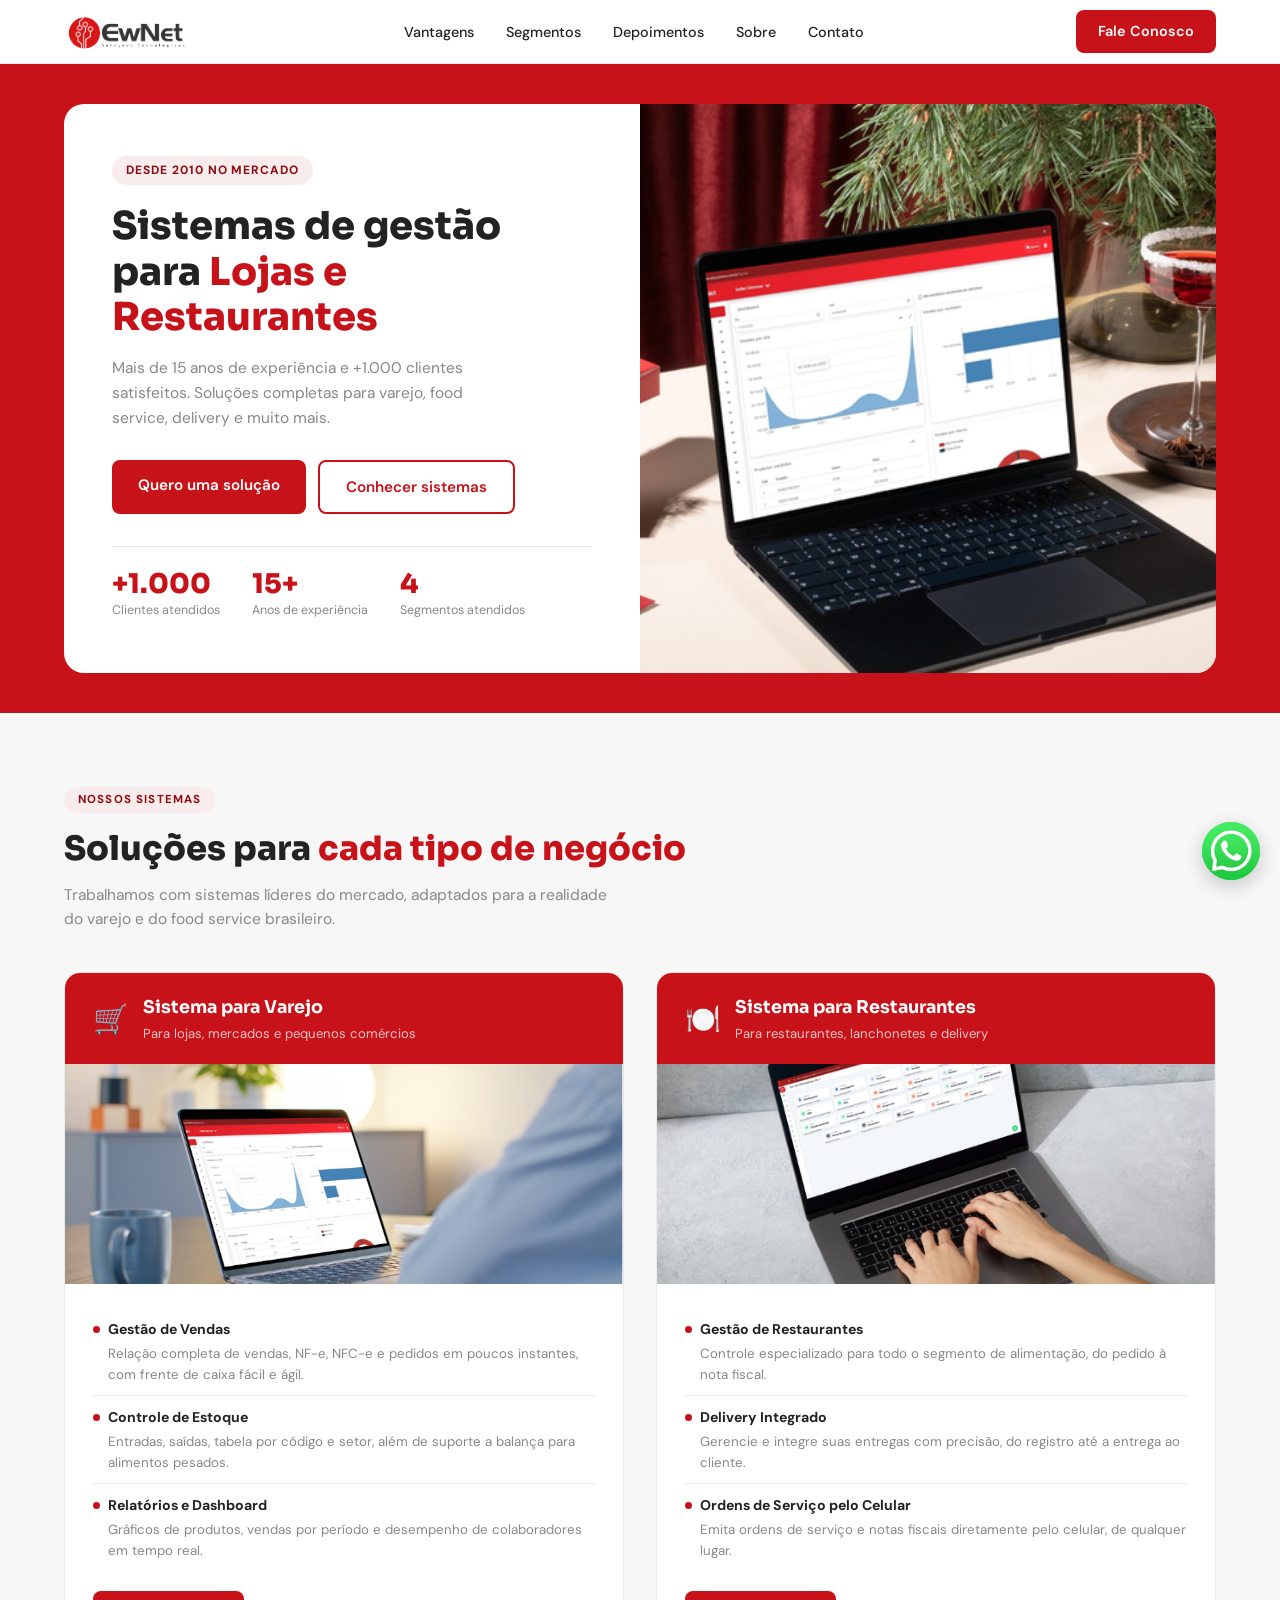
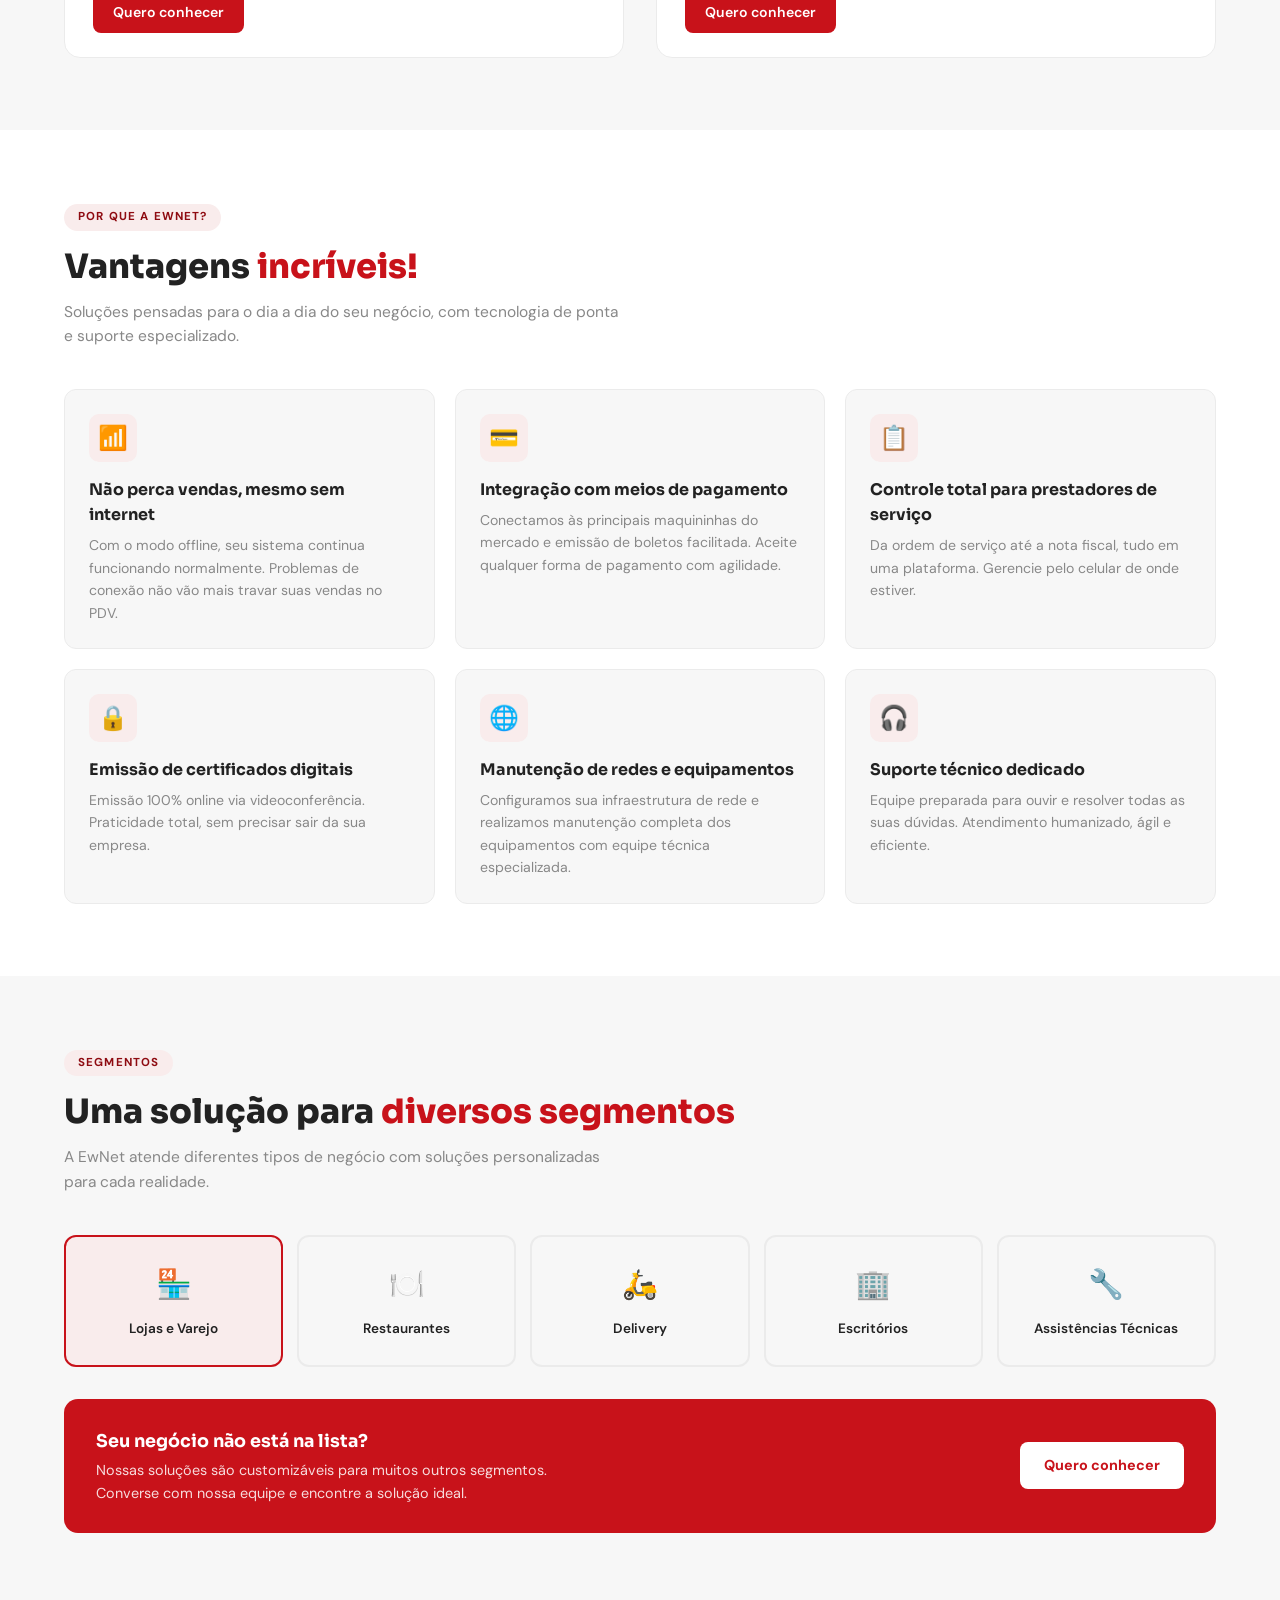
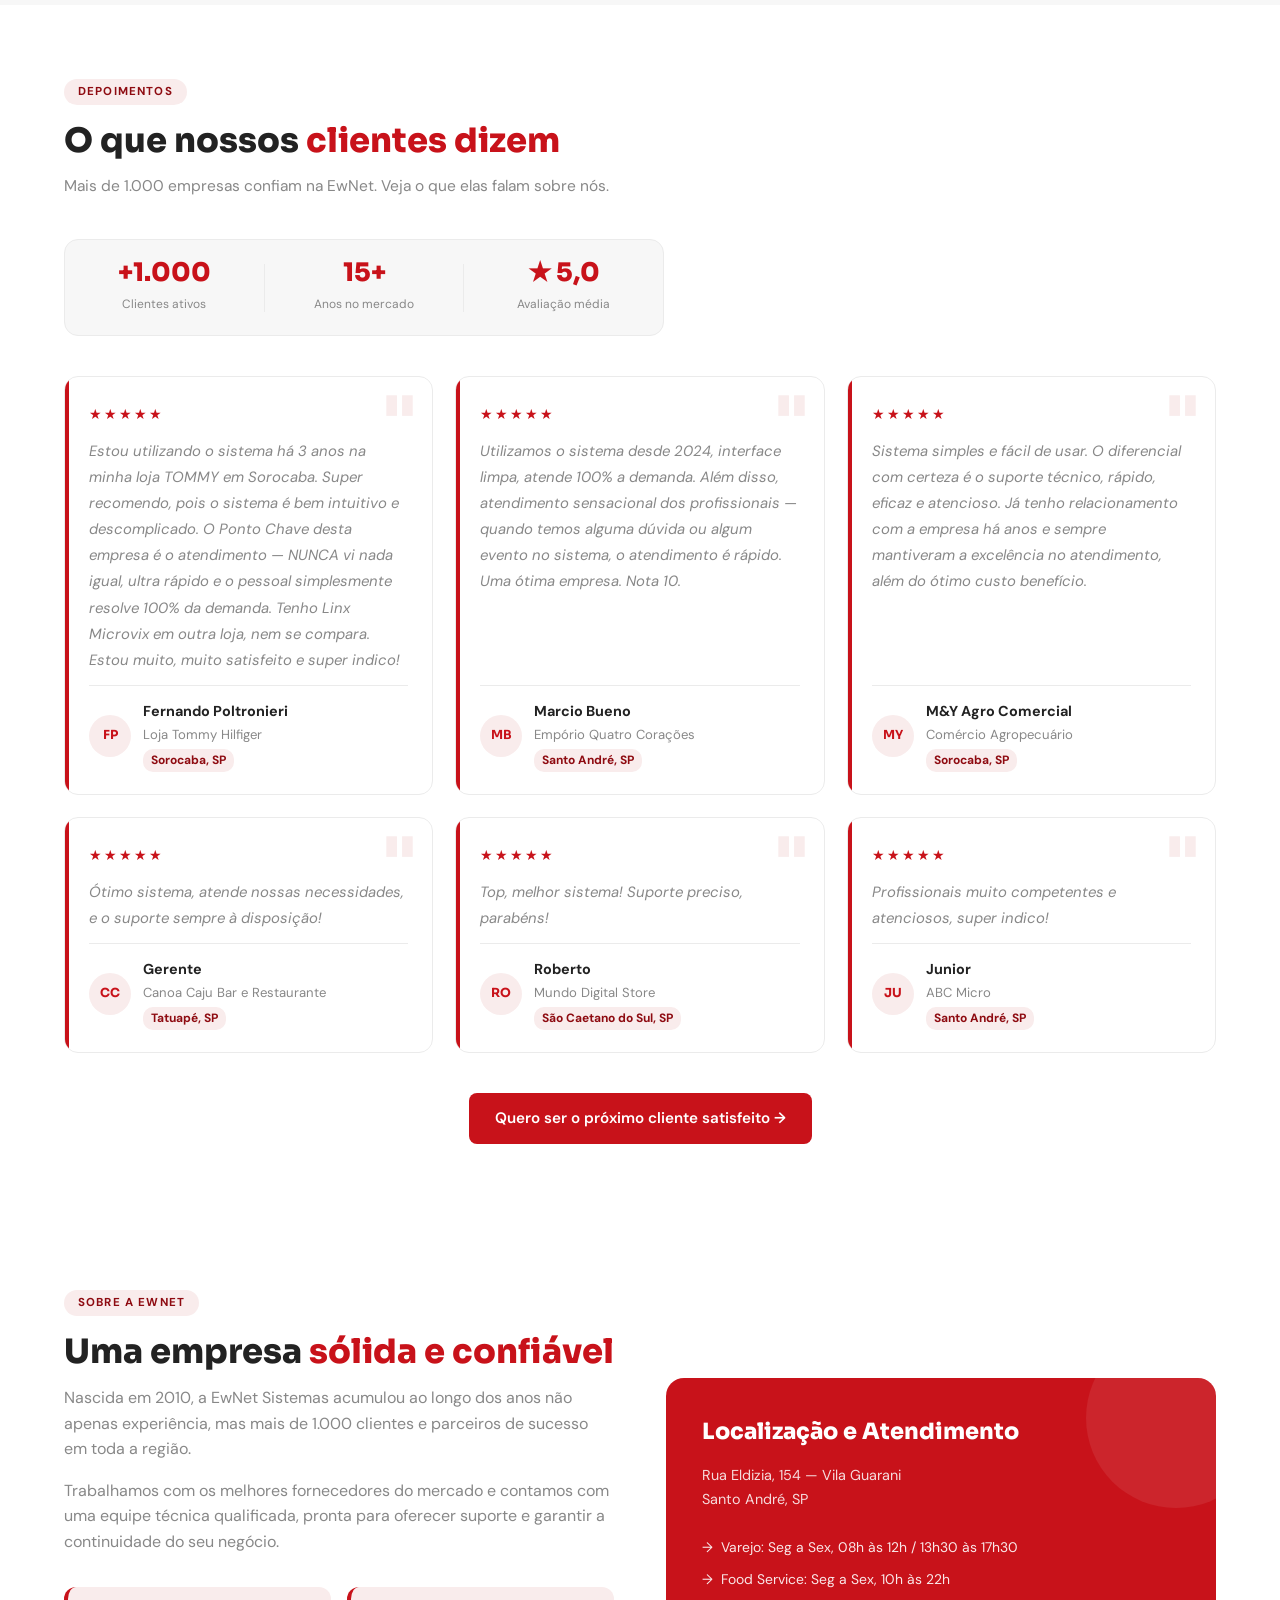
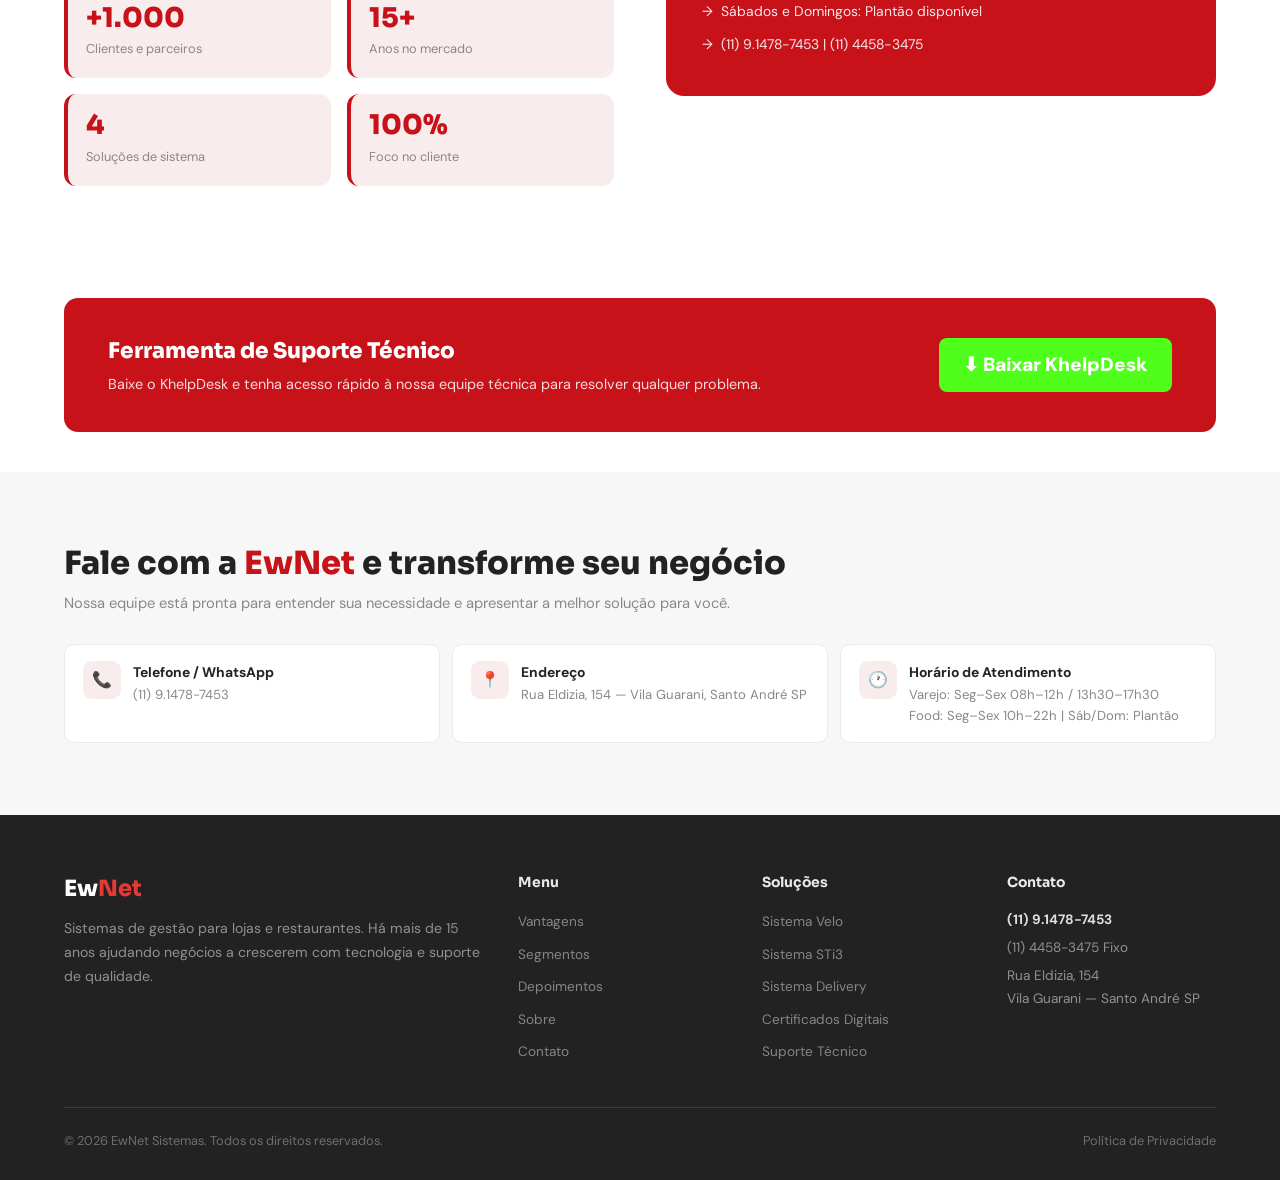
==== index.html @ 1b833ffa "✨ feat:(update): Add whatsapp float to contact and remove a phone number" ====
<!doctype html>
<html lang="pt-BR">
  <head>
    <meta charset="UTF-8" />
    <meta name="viewport" content="width=device-width, initial-scale=1.0" />
    <title>EwNet Sistemas — Gestão para Lojas e Restaurantes</title>
    <link
      href="https://fonts.googleapis.com/css2?family=Sora:wght@400;600;700;800&family=DM+Sans:wght@400;500&display=swap"
      rel="stylesheet"
    />
    <link rel="stylesheet" href="css/style.css" />
    <link
      rel="shortcut icon"
      href="assets/icons/logo.ico"
      type="image/x-icon"
    />
  </head>
  <body>
    <!-- ======================================================
       NAV
  ====================================================== -->
    <nav>
      <a href="#" class="nav-logo">
        <img
          src="assets/images/logo/NewLogoColorido.png"
          alt="Logo EwNet"
          onerror="this.style.display = 'none'"
        />
      </a>
      <ul class="nav-links">
        <li><a href="#vantagens">Vantagens</a></li>
        <li><a href="#segmentos">Segmentos</a></li>
        <li><a href="#depoimentos">Depoimentos</a></li>
        <li><a href="#sobre">Sobre</a></li>
        <li><a href="#contato">Contato</a></li>
      </ul>
      <a href="#contato" class="nav-cta">Fale Conosco</a>
      <button class="hamburger" aria-label="Menu">
        <span></span><span></span><span></span>
      </button>
    </nav>

    <!-- ======================================================
       HERO
  ====================================================== -->
    <div class="hero-section">
      <div class="hero-card">
        <div class="hero-text">
          <span class="hero-badge animate">Desde 2010 no mercado</span>
          <h1 class="animate delay-1">
            Sistemas de gestão para <em>Lojas e Restaurantes</em>
          </h1>
          <p class="animate delay-2">
            Mais de 15 anos de experiência e +1.000 clientes satisfeitos.
            Soluções completas para varejo, food service, delivery e muito mais.
          </p>
          <div class="hero-ctas animate delay-3">
            <a href="#contato" class="btn-primary">Quero uma solução</a>
            <a href="#sistemas" class="btn-outline">Conhecer sistemas</a>
          </div>
          <div class="hero-stats">
            <div>
              <strong class="hero-stat-num">+1.000</strong>
              <span class="hero-stat-label">Clientes atendidos</span>
            </div>
            <div>
              <strong class="hero-stat-num">15+</strong>
              <span class="hero-stat-label">Anos de experiência</span>
            </div>
            <div>
              <strong class="hero-stat-num">4</strong>
              <span class="hero-stat-label">Segmentos atendidos</span>
            </div>
          </div>
        </div>
        <div class="hero-img">
          <img
            src="assets/images/mockups/mockup1.png"
            alt="EwNet Sistemas em uso"
          />
        </div>
      </div>
    </div>

    <!-- ======================================================
       SISTEMAS
  ====================================================== -->
    <section class="sistemas-section" id="sistemas">
      <div class="section-inner">
        <span class="section-label">Nossos Sistemas</span>
        <h2 class="section-title">
          Soluções para <em>cada tipo de negócio</em>
        </h2>
        <p class="section-sub">
          Trabalhamos com sistemas líderes do mercado, adaptados para a
          realidade do varejo e do food service brasileiro.
        </p>

        <div class="sistemas-grid">
          <!-- Varejo -->
          <div class="sistema-bloco">
            <div class="sistema-header">
              <span class="sys-icon">🛒</span>
              <div>
                <h3>Sistema para Varejo</h3>
                <p>Para lojas, mercados e pequenos comércios</p>
              </div>
            </div>
            <div class="sistema-img-wrap">
              <img
                src="assets/images/mockups/mockup2.png"
                alt="Sistema de módulos de varejo"
              />
            </div>
            <div class="sistema-body">
              <div class="sistema-recurso">
                <h4>Gestão de Vendas</h4>
                <p>
                  Relação completa de vendas, NF-e, NFC-e e pedidos em poucos
                  instantes, com frente de caixa fácil e ágil.
                </p>
              </div>
              <div class="sistema-recurso">
                <h4>Controle de Estoque</h4>
                <p>
                  Entradas, saídas, tabela por código e setor, além de suporte a
                  balança para alimentos pesados.
                </p>
              </div>
              <div class="sistema-recurso">
                <h4>Relatórios e Dashboard</h4>
                <p>
                  Gráficos de produtos, vendas por período e desempenho de
                  colaboradores em tempo real.
                </p>
              </div>
              <a href="#contato" class="btn-primary">Quero conhecer</a>
            </div>
          </div>

          <!-- Restaurantes -->
          <div class="sistema-bloco">
            <div class="sistema-header">
              <span class="sys-icon">🍽️</span>
              <div>
                <h3>Sistema para Restaurantes</h3>
                <p>Para restaurantes, lanchonetes e delivery</p>
              </div>
            </div>
            <div class="sistema-img-wrap">
              <img
                src="assets/images/mockups/mockup3.png"
                alt="Sistema food service em uso"
              />
            </div>
            <div class="sistema-body">
              <div class="sistema-recurso">
                <h4>Gestão de Restaurantes</h4>
                <p>
                  Controle especializado para todo o segmento de alimentação, do
                  pedido à nota fiscal.
                </p>
              </div>
              <div class="sistema-recurso">
                <h4>Delivery Integrado</h4>
                <p>
                  Gerencie e integre suas entregas com precisão, do registro até
                  a entrega ao cliente.
                </p>
              </div>
              <div class="sistema-recurso">
                <h4>Ordens de Serviço pelo Celular</h4>
                <p>
                  Emita ordens de serviço e notas fiscais diretamente pelo
                  celular, de qualquer lugar.
                </p>
              </div>
              <a href="#contato" class="btn-primary">Quero conhecer</a>
            </div>
          </div>
        </div>
      </div>
    </section>

    <!-- ======================================================
       VANTAGENS
  ====================================================== -->
    <section id="vantagens">
      <div class="section-inner">
        <span class="section-label">Por que a EwNet?</span>
        <h2 class="section-title">Vantagens <em>incríveis!</em></h2>
        <p class="section-sub">
          Soluções pensadas para o dia a dia do seu negócio, com tecnologia de
          ponta e suporte especializado.
        </p>
        <div class="vantagens-grid">
          <div class="vantagem-card">
            <div class="vantagem-icon">📶</div>
            <h3>Não perca vendas, mesmo sem internet</h3>
            <p>
              Com o modo offline, seu sistema continua funcionando normalmente.
              Problemas de conexão não vão mais travar suas vendas no PDV.
            </p>
          </div>
          <div class="vantagem-card">
            <div class="vantagem-icon">💳</div>
            <h3>Integração com meios de pagamento</h3>
            <p>
              Conectamos às principais maquininhas do mercado e emissão de
              boletos facilitada. Aceite qualquer forma de pagamento com
              agilidade.
            </p>
          </div>
          <div class="vantagem-card">
            <div class="vantagem-icon">📋</div>
            <h3>Controle total para prestadores de serviço</h3>
            <p>
              Da ordem de serviço até a nota fiscal, tudo em uma plataforma.
              Gerencie pelo celular de onde estiver.
            </p>
          </div>
          <div class="vantagem-card">
            <div class="vantagem-icon">🔒</div>
            <h3>Emissão de certificados digitais</h3>
            <p>
              Emissão 100% online via videoconferência. Praticidade total, sem
              precisar sair da sua empresa.
            </p>
          </div>
          <div class="vantagem-card">
            <div class="vantagem-icon">🌐</div>
            <h3>Manutenção de redes e equipamentos</h3>
            <p>
              Configuramos sua infraestrutura de rede e realizamos manutenção
              completa dos equipamentos com equipe técnica especializada.
            </p>
          </div>
          <div class="vantagem-card">
            <div class="vantagem-icon">🎧</div>
            <h3>Suporte técnico dedicado</h3>
            <p>
              Equipe preparada para ouvir e resolver todas as suas dúvidas.
              Atendimento humanizado, ágil e eficiente.
            </p>
          </div>
        </div>
      </div>
    </section>

    <!-- ======================================================
       SEGMENTOS
  ====================================================== -->
    <section id="segmentos" class="segmentos-section">
      <div class="section-inner">
        <span class="section-label">Segmentos</span>
        <h2 class="section-title">
          Uma solução para <em>diversos segmentos</em>
        </h2>
        <p class="section-sub">
          A EwNet atende diferentes tipos de negócio com soluções personalizadas
          para cada realidade.
        </p>
        <div class="seg-grid">
          <div class="seg-card active">
            <span class="seg-icon">🏪</span><span>Lojas e Varejo</span>
          </div>
          <div class="seg-card">
            <span class="seg-icon">🍽️</span><span>Restaurantes</span>
          </div>
          <div class="seg-card">
            <span class="seg-icon">🛵</span><span>Delivery</span>
          </div>
          <div class="seg-card">
            <span class="seg-icon">🏢</span><span>Escritórios</span>
          </div>
          <div class="seg-card">
            <span class="seg-icon">🔧</span><span>Assistências Técnicas</span>
          </div>
        </div>
        <div class="seg-cta-box">
          <div>
            <strong>Seu negócio não está na lista?</strong>
            <p>
              Nossas soluções são customizáveis para muitos outros segmentos.
              Converse com nossa equipe e encontre a solução ideal.
            </p>
          </div>
          <a href="#contato" class="btn-white">Quero conhecer</a>
        </div>
      </div>
    </section>

    <!-- ======================================================
       DEPOIMENTOS
  ====================================================== -->
    <section id="depoimentos">
      <div class="section-inner">
        <span class="section-label">Depoimentos</span>
        <h2 class="section-title">O que nossos <em>clientes dizem</em></h2>
        <p class="section-sub">
          Mais de 1.000 empresas confiam na EwNet. Veja o que elas falam sobre
          nós.
        </p>

        <div class="dep-stats-row">
          <div class="dep-stat-item">
            <strong class="dep-stat-num">+1.000</strong>
            <span class="dep-stat-lbl">Clientes ativos</span>
          </div>
          <div class="dep-stat-divider"></div>
          <div class="dep-stat-item">
            <strong class="dep-stat-num">15+</strong>
            <span class="dep-stat-lbl">Anos no mercado</span>
          </div>
          <div class="dep-stat-divider"></div>
          <div class="dep-stat-item">
            <strong class="dep-stat-num">★ 5,0</strong>
            <span class="dep-stat-lbl">Avaliação média</span>
          </div>
        </div>

        <div class="dep-grid">
          <div class="dep-card">
            <div class="dep-card-accent"></div>
            <div class="dep-quote-mark">"</div>
            <div class="dep-stars">
              <span class="dep-star">★</span><span class="dep-star">★</span>
              <span class="dep-star">★</span><span class="dep-star">★</span>
              <span class="dep-star">★</span>
            </div>
            <p class="dep-text">
              Estou utilizando o sistema há 3 anos na minha loja TOMMY em
              Sorocaba. Super recomendo, pois o sistema é bem intuitivo e
              descomplicado. O Ponto Chave desta empresa é o atendimento — NUNCA
              vi nada igual, ultra rápido e o pessoal simplesmente resolve 100%
              da demanda. Tenho Linx Microvix em outra loja, nem se compara.
              Estou muito, muito satisfeito e super indico!
            </p>
            <div class="dep-author">
              <div class="dep-avatar">FP</div>
              <div class="dep-author-info">
                <span class="dep-name">Fernando Poltronieri</span>
                <span class="dep-biz">Loja Tommy Hilfiger</span>
                <span class="dep-city">Sorocaba, SP</span>
              </div>
            </div>
          </div>

          <div class="dep-card">
            <div class="dep-card-accent"></div>
            <div class="dep-quote-mark">"</div>
            <div class="dep-stars">
              <span class="dep-star">★</span><span class="dep-star">★</span>
              <span class="dep-star">★</span><span class="dep-star">★</span>
              <span class="dep-star">★</span>
            </div>
            <p class="dep-text">
              Utilizamos o sistema desde 2024, interface limpa, atende 100% a
              demanda. Além disso, atendimento sensacional dos profissionais —
              quando temos alguma dúvida ou algum evento no sistema, o
              atendimento é rápido. Uma ótima empresa. Nota 10.
            </p>
            <div class="dep-author">
              <div class="dep-avatar">MB</div>
              <div class="dep-author-info">
                <span class="dep-name">Marcio Bueno</span>
                <span class="dep-biz">Empório Quatro Corações</span>
                <span class="dep-city">Santo André, SP</span>
              </div>
            </div>
          </div>

          <div class="dep-card">
            <div class="dep-card-accent"></div>
            <div class="dep-quote-mark">"</div>
            <div class="dep-stars">
              <span class="dep-star">★</span><span class="dep-star">★</span>
              <span class="dep-star">★</span><span class="dep-star">★</span>
              <span class="dep-star">★</span>
            </div>
            <p class="dep-text">
              Sistema simples e fácil de usar. O diferencial com certeza é o
              suporte técnico, rápido, eficaz e atencioso. Já tenho
              relacionamento com a empresa há anos e sempre mantiveram a
              excelência no atendimento, além do ótimo custo benefício.
            </p>
            <div class="dep-author">
              <div class="dep-avatar">MY</div>
              <div class="dep-author-info">
                <span class="dep-name">M&amp;Y Agro Comercial</span>
                <span class="dep-biz">Comércio Agropecuário</span>
                <span class="dep-city">Sorocaba, SP</span>
              </div>
            </div>
          </div>

          <div class="dep-card">
            <div class="dep-card-accent"></div>
            <div class="dep-quote-mark">"</div>
            <div class="dep-stars">
              <span class="dep-star">★</span><span class="dep-star">★</span>
              <span class="dep-star">★</span><span class="dep-star">★</span>
              <span class="dep-star">★</span>
            </div>
            <p class="dep-text">
              Ótimo sistema, atende nossas necessidades, e o suporte sempre à
              disposição!
            </p>
            <div class="dep-author">
              <div class="dep-avatar">CC</div>
              <div class="dep-author-info">
                <span class="dep-name">Gerente</span>
                <span class="dep-biz">Canoa Caju Bar e Restaurante</span>
                <span class="dep-city">Tatuapé, SP</span>
              </div>
            </div>
          </div>

          <div class="dep-card">
            <div class="dep-card-accent"></div>
            <div class="dep-quote-mark">"</div>
            <div class="dep-stars">
              <span class="dep-star">★</span><span class="dep-star">★</span>
              <span class="dep-star">★</span><span class="dep-star">★</span>
              <span class="dep-star">★</span>
            </div>
            <p class="dep-text">
              Top, melhor sistema! Suporte preciso, parabéns!
            </p>
            <div class="dep-author">
              <div class="dep-avatar">RO</div>
              <div class="dep-author-info">
                <span class="dep-name">Roberto</span>
                <span class="dep-biz">Mundo Digital Store</span>
                <span class="dep-city">São Caetano do Sul, SP</span>
              </div>
            </div>
          </div>

          <div class="dep-card">
            <div class="dep-card-accent"></div>
            <div class="dep-quote-mark">"</div>
            <div class="dep-stars">
              <span class="dep-star">★</span><span class="dep-star">★</span>
              <span class="dep-star">★</span><span class="dep-star">★</span>
              <span class="dep-star">★</span>
            </div>
            <p class="dep-text">
              Profissionais muito competentes e atenciosos, super indico!
            </p>
            <div class="dep-author">
              <div class="dep-avatar">JU</div>
              <div class="dep-author-info">
                <span class="dep-name">Junior</span>
                <span class="dep-biz">ABC Micro</span>
                <span class="dep-city">Santo André, SP</span>
              </div>
            </div>
          </div>
        </div>

        <div class="dep-cta">
          <a href="#contato" class="btn-primary"
            >Quero ser o próximo cliente satisfeito →</a
          >
        </div>
      </div>
    </section>

    <!-- ======================================================
       SOBRE
  ====================================================== -->
    <section id="sobre">
      <div class="section-inner">
        <div class="sobre-inner">
          <div class="sobre-text">
            <span class="section-label">Sobre a EwNet</span>
            <h2 class="section-title">
              Uma empresa <em>sólida e confiável</em>
            </h2>
            <p>
              Nascida em 2010, a EwNet Sistemas acumulou ao longo dos anos não
              apenas experiência, mas mais de 1.000 clientes e parceiros de
              sucesso em toda a região.
            </p>
            <p>
              Trabalhamos com os melhores fornecedores do mercado e contamos com
              uma equipe técnica qualificada, pronta para oferecer suporte e
              garantir a continuidade do seu negócio.
            </p>
            <div class="sobre-nums">
              <div class="sobre-num-box">
                <strong>+1.000</strong><span>Clientes e parceiros</span>
              </div>
              <div class="sobre-num-box">
                <strong>15+</strong><span>Anos no mercado</span>
              </div>
              <div class="sobre-num-box">
                <strong>4</strong><span>Soluções de sistema</span>
              </div>
              <div class="sobre-num-box">
                <strong>100%</strong><span>Foco no cliente</span>
              </div>
            </div>
          </div>
          <div class="sobre-visual">
            <h3>Localização e Atendimento</h3>
            <p>Rua Eldizia, 154 — Vila Guarani<br />Santo André, SP</p>
            <ul class="sobre-list">
              <li>Varejo: Seg a Sex, 08h às 12h / 13h30 às 17h30</li>
              <li>Food Service: Seg a Sex, 10h às 22h</li>
              <li>Sábados e Domingos: Plantão disponível</li>
              <li>(11) 9.1478-7453 | (11) 4458-3475</li>
            </ul>
          </div>
        </div>
      </div>
    </section>

    <!-- ======================================================
       SUPORTE
  ====================================================== -->
    <section class="suporte-section">
      <div class="suporte-banner">
        <div>
          <h3>Ferramenta de Suporte Técnico</h3>
          <p>
            Baixe o KhelpDesk e tenha acesso rápido à nossa equipe técnica para
            resolver qualquer problema.
          </p>
        </div>
        <a
          href="https://painel.khelpdesk.com/ws/public/api/v1/clients/download/khd695bb0f4559d5908068272978/exe/100"
          class="btn-green"
        >
          ⬇ Baixar KhelpDesk
        </a>
      </div>
    </section>

    <!-- ======================================================
       CONTATO
  ====================================================== -->
    <section id="contato" class="contato-section">
      <div class="section-inner">
        <div class="contato-info">
          <h2>Fale com a <em>EwNet</em> e transforme seu negócio</h2>
          <p>
            Nossa equipe está pronta para entender sua necessidade e apresentar
            a melhor solução para você.
          </p>
          <div class="contato-cards">
            <div class="form-info-card">
              <div class="form-info-icon">📞</div>
              <div>
                <h4>Telefone / WhatsApp</h4>
                <p>(11) 9.1478-7453 &nbsp;</p>
              </div>
            </div>
            <div class="form-info-card">
              <div class="form-info-icon">📍</div>
              <div>
                <h4>Endereço</h4>
                <p>Rua Eldizia, 154 — Vila Guarani, Santo André SP</p>
              </div>
            </div>
            <div class="form-info-card">
              <div class="form-info-icon">🕐</div>
              <div>
                <h4>Horário de Atendimento</h4>
                <p>
                  Varejo: Seg–Sex 08h–12h / 13h30–17h30<br />Food: Seg–Sex
                  10h–22h | Sáb/Dom: Plantão
                </p>
              </div>
            </div>
          </div>
        </div>
      </div>
    </section>

    <!-- ======================================================
       FOOTER
  ====================================================== -->
    <footer>
      <div class="footer-grid">
        <div>
          <span class="footer-logo">Ew<em>Net</em></span>
          <p>
            Sistemas de gestão para lojas e restaurantes. Há mais de 15 anos
            ajudando negócios a crescerem com tecnologia e suporte de qualidade.
          </p>
        </div>
        <div>
          <h4>Menu</h4>
          <ul>
            <li><a href="#vantagens">Vantagens</a></li>
            <li><a href="#segmentos">Segmentos</a></li>
            <li><a href="#depoimentos">Depoimentos</a></li>
            <li><a href="#sobre">Sobre</a></li>
            <li><a href="#contato">Contato</a></li>
          </ul>
        </div>
        <div>
          <h4>Soluções</h4>
          <ul>
            <li><a href="#">Sistema Velo</a></li>
            <li><a href="#">Sistema STi3</a></li>
            <li><a href="#">Sistema Delivery</a></li>
            <li><a href="#">Certificados Digitais</a></li>
            <li><a href="#">Suporte Técnico</a></li>
          </ul>
        </div>
        <div class="footer-contact">
          <h4>Contato</h4>
          <p><strong>(11) 9.1478-7453</strong></p>
          <p>(11) 4458-3475 Fixo</p>
          <p>Rua Eldizia, 154<br />Vila Guarani — Santo André SP</p>
        </div>
      </div>
      <div class="footer-bottom">
        <p>© 2026 EwNet Sistemas. Todos os direitos reservados.</p>
        <a href="#">Política de Privacidade</a>
      </div>
    </footer>
    <a
      href="https://wa.me/5511914787453"
      class="whatsapp-float"
      target="_blank"
      aria-label="Fale conosco no WhatsApp"
    >
      <img src="./assets/images/logo/whatsapp.png" alt="">
    </a>
    <script src="js/main.js"></script>
  </body>
</html>
---- css/style.css ----
/* =============================================================
   EwNet Sistemas — style.css
   Organização: Reset → Variáveis → Base → Componentes → Seções → Responsivo
   ============================================================= */

/* ── 1. RESET & BOX-MODEL ── */
*, *::before, *::after {
  box-sizing: border-box;
  margin: 0;
  padding: 0;
}

/* ── 2. VARIÁVEIS ── */
:root {
  /* Cores */
  --red:        #c8121a;
  --red-dark:   #8e0b11;
  --red-light:  #f9ecec;
  --white:      #ffffff;
  --gray-100:   #f7f7f7;
  --gray-200:   #ebebeb;
  --gray-500:   #888888;
  --gray-800:   #222222;

  /* Tipografia */
  --font-head: "Sora", sans-serif;
  --font-body: "DM Sans", sans-serif;

  /* Layout */
  --max-width: 1200px;
  --section-pad: 72px 5%;
  --radius-sm: 8px;
  --radius-md: 12px;
  --radius-lg: 16px;
  --radius-xl: 20px;
}

/* ── 3. BASE ── */
html { scroll-behavior: smooth; }

body {
  font-family: var(--font-body);
  color: var(--gray-800);
  background: var(--white);
  line-height: 1.6;
}

a { text-decoration: none; }

img { display: block; max-width: 100%; }

/* ── 4. COMPONENTES REUTILIZÁVEIS ── */

/* Botões */
.btn-primary {
  display: inline-block;
  background: var(--red);
  color: var(--white);
  padding: 13px 26px;
  border-radius: var(--radius-sm);
  font-family: var(--font-body);
  font-size: 0.95rem;
  font-weight: 600;
  border: none;
  cursor: pointer;
  transition: background 0.2s;
}
.btn-primary:hover { background: var(--red-dark); }

.btn-outline {
  display: inline-block;
  background: transparent;
  color: var(--red);
  padding: 13px 26px;
  border-radius: var(--radius-sm);
  font-family: var(--font-body);
  font-size: 0.95rem;
  font-weight: 600;
  border: 2px solid var(--red);
  transition: background 0.2s;
}
.btn-outline:hover { background: var(--red-light); }

.btn-white {
  display: inline-block;
  background: var(--white);
  color: var(--red);
  padding: 12px 24px;
  border-radius: var(--radius-sm);
  font-family: var(--font-body);
  font-size: 0.9rem;
  font-weight: 700;
  border: none;
  cursor: pointer;
  white-space: nowrap;
  transition: background 0.2s;
}

.btn-green {
  display: inline-block;
  background: rgb(79, 254, 26);
  color: white;
  padding: 12px 24px;
  border-radius: var(--radius-sm);
  font-family: var(--font-body);
  font-size: 1.2rem;
  font-weight: 900;
  border: none;
  cursor: pointer;
  white-space: nowrap;
  transition: background 0.2s;
}

.btn-white:hover { background: var(--red-light); }

/* Labels de seção */
.section-label {
  display: inline-block;
  background: var(--red-light);
  color: var(--red-dark);
  font-size: 0.72rem;
  font-weight: 700;
  letter-spacing: 0.1em;
  text-transform: uppercase;
  padding: 4px 14px;
  border-radius: 20px;
  margin-bottom: 1rem;
}

.section-title {
  font-family: var(--font-head);
  font-size: clamp(1.5rem, 3vw, 2.1rem);
  font-weight: 800;
  line-height: 1.2;
  color: var(--gray-800);
  margin-bottom: 0.8rem;
}
.section-title em { font-style: normal; color: var(--red); }

.section-sub {
  font-size: 0.97rem;
  color: var(--gray-500);
  max-width: 560px;
  margin-bottom: 2.5rem;
}

/* Container padrão */
.section-inner {
  max-width: var(--max-width);
  margin: 0 auto;
}

/* ── 5. NAV ── */
nav {
  position: sticky;
  top: 0;
  z-index: 100;
  background: var(--white);
  border-bottom: 1px solid var(--gray-200);
  padding: 0 5%;
  display: flex;
  align-items: center;
  justify-content: space-between;
  height: 64px;
}

.nav-logo {
  display: flex;
  align-items: center;
  gap: 10px;
}

.nav-logo img {
  width: 128px;
  object-fit: contain;
}

.nav-links {
  display: flex;
  gap: 2rem;
  list-style: none;
}
.nav-links a {
  font-size: 0.9rem;
  font-weight: 500;
  color: var(--gray-800);
  transition: color 0.2s;
}
.nav-links a:hover { color: var(--red); }

.nav-cta {
  background: var(--red);
  color: var(--white);
  border-radius: var(--radius-sm);
  padding: 10px 22px;
  font-size: 0.9rem;
  font-weight: 600;
  transition: background 0.2s;
}
.nav-cta:hover { background: var(--red-dark); }

.hamburger {
  display: none;
  flex-direction: column;
  gap: 5px;
  cursor: pointer;
  background: none;
  border: none;
}
.hamburger span {
  display: block;
  width: 24px;
  height: 2px;
  background: var(--gray-800);
  border-radius: 2px;
}

/* ── 6. HERO ── */
.hero-section {
  background: var(--red);
  padding: 40px 5%;
}

.hero-card {
  background: var(--white);
  border-radius: var(--radius-xl);
  max-width: var(--max-width);
  margin: 0 auto;
  display: grid;
  grid-template-columns: 1fr 1fr;
  overflow: hidden;
  min-height: 400px;
}

.hero-text {
  padding: 52px 48px;
  display: flex;
  flex-direction: column;
  justify-content: center;
}

.hero-badge {
  display: inline-block;
  background: var(--red-light);
  color: var(--red-dark);
  font-size: 0.75rem;
  font-weight: 700;
  letter-spacing: 0.08em;
  text-transform: uppercase;
  padding: 5px 14px;
  border-radius: 20px;
  margin-bottom: 1.2rem;
  width: fit-content;
}

.hero-text h1 {
  font-family: var(--font-head);
  font-size: clamp(1.7rem, 3vw, 2.6rem);
  font-weight: 800;
  line-height: 1.18;
  color: var(--gray-800);
  margin-bottom: 1rem;
}
.hero-text h1 em { font-style: normal; color: var(--red); }

.hero-text > p {
  font-size: 0.97rem;
  color: var(--gray-500);
  margin-bottom: 1.8rem;
  max-width: 400px;
}

.hero-ctas {
  display: flex;
  gap: 12px;
  flex-wrap: wrap;
  margin-bottom: 2rem;
}

.hero-stats {
  display: flex;
  gap: 2rem;
  padding-top: 1.5rem;
  border-top: 1px solid var(--gray-200);
}

.hero-stat-num {
  font-family: var(--font-head);
  font-size: 1.7rem;
  font-weight: 800;
  color: var(--red);
  display: block;
  line-height: 1;
}

.hero-stat-label {
  font-size: 0.78rem;
  color: var(--gray-500);
  display: block;
  margin-top: 3px;
}

.hero-img {
  position: relative;
  overflow: hidden;
  background: var(--red-light);
}
.hero-img img {
  width: 100%;
  height: 100%;
  object-fit: cover;
  object-position: center;
}

/* ── 7. SEÇÕES (base) ── */
section { padding: var(--section-pad); }

/* ── 8. SISTEMAS ── */
.sistemas-section { background: var(--gray-100); }

.sistemas-grid {
  display: grid;
  grid-template-columns: 1fr 1fr;
  gap: 32px;
  align-items: start;
}

.sistema-bloco {
  background: var(--white);
  border-radius: var(--radius-lg);
  border: 1px solid var(--gray-200);
  overflow: hidden;
}

.sistema-header {
  background: var(--red);
  padding: 20px 28px;
  display: flex;
  align-items: center;
  gap: 14px;
}
.sistema-header .sys-icon { font-size: 1.8rem; }
.sistema-header h3 {
  font-family: var(--font-head);
  font-size: 1.1rem;
  font-weight: 700;
  color: var(--white);
  margin-bottom: 2px;
}
.sistema-header p {
  font-size: 0.82rem;
  color: rgba(255,255,255,0.75);
}

.sistema-img-wrap { overflow: hidden; max-height: 220px; }
.sistema-img-wrap img {
  width: 100%;
  height: 220px;
  object-fit: cover;
  object-position: center;
}

.sistema-body { padding: 24px 28px; }

.sistema-recurso {
  padding: 10px 0;
  border-bottom: 1px solid var(--gray-200);
}
.sistema-recurso:last-of-type { border-bottom: none; }

.sistema-recurso h4 {
  font-size: 0.88rem;
  font-weight: 700;
  color: var(--gray-800);
  margin-bottom: 2px;
  display: flex;
  align-items: center;
  gap: 8px;
}
.sistema-recurso h4::before {
  content: "";
  display: inline-block;
  width: 7px;
  height: 7px;
  border-radius: 50%;
  background: var(--red);
  flex-shrink: 0;
}
.sistema-recurso p {
  font-size: 0.83rem;
  color: var(--gray-500);
  padding-left: 15px;
}

.sistema-body .btn-primary {
  font-size: 0.88rem;
  padding: 10px 20px;
  margin-top: 1.2rem;
}

/* ── 9. VANTAGENS ── */
.vantagens-grid {
  display: grid;
  grid-template-columns: repeat(auto-fit, minmax(280px, 1fr));
  gap: 20px;
}

.vantagem-card {
  background: var(--gray-100);
  border-radius: var(--radius-md);
  padding: 24px;
  border: 1px solid var(--gray-200);
  transition: box-shadow 0.2s, border-color 0.2s, background 0.2s;
}
.vantagem-card:hover {
  box-shadow: 0 6px 24px rgba(200,18,26,0.1);
  border-color: var(--red);
  background: var(--white);
}

.vantagem-icon {
  width: 48px;
  height: 48px;
  background: var(--red-light);
  border-radius: 10px;
  display: flex;
  align-items: center;
  justify-content: center;
  font-size: 1.5rem;
  margin-bottom: 0.9rem;
}

.vantagem-card h3 {
  font-family: var(--font-head);
  font-size: 1rem;
  font-weight: 700;
  color: var(--gray-800);
  margin-bottom: 0.4rem;
}
.vantagem-card p { font-size: 0.88rem; color: var(--gray-500); }

/* ── 10. SEGMENTOS ── */
.segmentos-section { background: var(--gray-100); }

.seg-grid {
  display: grid;
  grid-template-columns: repeat(auto-fit, minmax(140px, 1fr));
  gap: 14px;
  margin-bottom: 2rem;
}

.seg-card {
  border: 2px solid var(--gray-200);
  border-radius: var(--radius-md);
  padding: 24px 14px;
  text-align: center;
  cursor: pointer;
  transition: all 0.2s;
}
.seg-card:hover,
.seg-card.active {
  border-color: var(--red);
  background: var(--red-light);
}
.seg-card .seg-icon {
  font-size: 1.8rem;
  display: block;
  margin-bottom: 8px;
}
.seg-card span {
  font-size: 0.85rem;
  font-weight: 600;
  color: var(--gray-800);
}

.seg-cta-box {
  background: var(--red);
  border-radius: 14px;
  padding: 28px 32px;
  display: flex;
  align-items: center;
  justify-content: space-between;
  flex-wrap: wrap;
  gap: 16px;
}
.seg-cta-box strong {
  display: block;
  color: var(--white);
  font-family: var(--font-head);
  font-size: 1.1rem;
  font-weight: 700;
  margin-bottom: 4px;
}
.seg-cta-box p {
  color: rgba(255,255,255,0.85);
  font-size: 0.9rem;
  max-width: 460px;
}

/* ── 11. DEPOIMENTOS ── */
.dep-stats-row {
  display: flex;
  align-items: center;
  margin-bottom: 40px;
  background: var(--gray-100);
  border: 1px solid var(--gray-200);
  border-radius: 14px;
  overflow: hidden;
  max-width: 600px;
}

.dep-stat-item {
  flex: 1;
  text-align: center;
  padding: 20px 16px;
}
.dep-stat-num {
  font-family: var(--font-head);
  font-size: 1.6rem;
  font-weight: 800;
  color: var(--red);
  display: block;
  line-height: 1;
  margin-bottom: 4px;
}
.dep-stat-lbl { font-size: 0.75rem; color: var(--gray-500); }
.dep-stat-divider {
  width: 1px;
  height: 48px;
  background: var(--gray-200);
  flex-shrink: 0;
}

.dep-grid {
  display: grid;
  grid-template-columns: repeat(3, 1fr);
  gap: 22px;
}

.dep-card {
  background: var(--white);
  border: 1px solid var(--gray-200);
  border-radius: 14px;
  padding: 26px 24px 22px;
  display: flex;
  flex-direction: column;
  gap: 12px;
  position: relative;
  overflow: hidden;
  transition: border-color 0.2s, box-shadow 0.2s;
}
.dep-card:hover {
  border-color: var(--red);
  box-shadow: 0 6px 28px rgba(200,18,26,0.08);
}

.dep-card-accent {
  position: absolute;
  top: 0;
  left: 0;
  width: 4px;
  height: 100%;
  background: var(--red);
  border-radius: 4px 0 0 4px;
}

.dep-quote-mark {
  font-family: var(--font-head);
  font-size: 4rem;
  font-weight: 800;
  color: var(--red-light);
  line-height: 1;
  position: absolute;
  top: 12px;
  right: 16px;
  user-select: none;
}

.dep-stars { display: flex; gap: 2px; }
.dep-star { color: var(--red); font-size: 0.9rem; }

.dep-text {
  font-size: 0.93rem;
  color: var(--gray-500);
  line-height: 1.75;
  font-style: italic;
  flex: 1;
}

.dep-author {
  display: flex;
  align-items: center;
  gap: 12px;
  padding-top: 14px;
  border-top: 1px solid var(--gray-200);
  margin-top: auto;
}

.dep-avatar {
  width: 42px;
  height: 42px;
  min-width: 42px;
  border-radius: 50%;
  background: var(--red-light);
  display: flex;
  align-items: center;
  justify-content: center;
  font-family: var(--font-head);
  font-size: 0.78rem;
  font-weight: 700;
  color: var(--red);
}

.dep-author-info {
  display: flex;
  flex-direction: column;
  gap: 1px;
}
.dep-name { font-size: 0.9rem; font-weight: 700; color: var(--gray-800); }
.dep-biz  { font-size: 0.82rem; color: var(--gray-500); }
.dep-city {
  display: inline-block;
  font-size: 0.75rem;
  font-weight: 700;
  color: var(--red-dark);
  background: var(--red-light);
  padding: 2px 8px;
  border-radius: 10px;
  margin-top: 3px;
  width: fit-content;
}

.dep-cta { text-align: center; margin-top: 40px; }

/* ── 12. SOBRE ── */
.sobre-inner {
  display: grid;
  grid-template-columns: 1fr 1fr;
  gap: 52px;
  align-items: center;
}

.sobre-text p {
  color: var(--gray-500);
  margin-bottom: 1rem;
}

.sobre-nums {
  display: grid;
  grid-template-columns: 1fr 1fr;
  gap: 16px;
  margin-top: 2rem;
}

.sobre-num-box {
  background: var(--red-light);
  border-radius: var(--radius-md);
  padding: 18px;
  border-left: 4px solid var(--red);
}
.sobre-num-box strong {
  display: block;
  font-family: var(--font-head);
  font-size: 1.7rem;
  font-weight: 800;
  color: var(--red);
  line-height: 1;
  margin-bottom: 3px;
}
.sobre-num-box span { font-size: 0.8rem; color: var(--gray-500); }

.sobre-visual {
  background: var(--red);
  border-radius: 18px;
  padding: 36px;
  color: var(--white);
  position: relative;
  overflow: hidden;
}
.sobre-visual::before {
  content: "";
  position: absolute;
  top: -50px;
  right: -50px;
  width: 180px;
  height: 180px;
  background: rgba(255,255,255,0.08);
  border-radius: 50%;
}
.sobre-visual h3 {
  font-family: var(--font-head);
  font-size: 1.4rem;
  font-weight: 800;
  margin-bottom: 0.8rem;
  position: relative;
  z-index: 1;
}
.sobre-visual p {
  font-size: 0.9rem;
  opacity: 0.85;
  position: relative;
  z-index: 1;
  line-height: 1.7;
}
.sobre-list {
  list-style: none;
  margin-top: 1.2rem;
  position: relative;
  z-index: 1;
}
.sobre-list li {
  padding: 5px 0;
  font-size: 0.87rem;
  opacity: 0.9;
  display: flex;
  gap: 8px;
}
.sobre-list li::before { content: "→"; flex-shrink: 0; }

/* ── 13. SUPORTE ── */
.suporte-section { padding: 40px 5%; }

.suporte-banner {
  background: var(--red);
  border-radius: 14px;
  padding: 36px 44px;
  display: flex;
  align-items: center;
  justify-content: space-between;
  gap: 20px;
  flex-wrap: wrap;
  max-width: var(--max-width);
  margin: 0 auto;
}
.suporte-banner h3 {
  font-family: var(--font-head);
  font-size: 1.35rem;
  font-weight: 800;
  color: var(--white);
  margin-bottom: 4px;
}
.suporte-banner p { color: rgba(255,255,255,0.85); font-size: 0.9rem; }

/* ── 14. CONTATO ── */
.contato-section { background: var(--gray-100); }

.contato-info h2 {
  font-family: var(--font-head);
  font-size: clamp(1.5rem, 3vw, 2rem);
  font-weight: 800;
  color: var(--gray-800);
  margin-bottom: 0.6rem;
  line-height: 1.2;
}
.contato-info h2 em { font-style: normal; color: var(--red); }
.contato-info > p {
  font-size: 0.92rem;
  color: var(--gray-500);
  margin-bottom: 1.8rem;
}

.contato-cards {
  display: grid;
  grid-template-columns: repeat(auto-fit, minmax(240px, 1fr));
  gap: 12px;
}

.form-info-card {
  background: var(--white);
  border-radius: 10px;
  border: 1px solid var(--gray-200);
  padding: 16px 18px;
  display: flex;
  gap: 12px;
  align-items: flex-start;
}
.form-info-icon {
  width: 38px;
  height: 38px;
  min-width: 38px;
  background: var(--red-light);
  border-radius: 9px;
  display: flex;
  align-items: center;
  justify-content: center;
  font-size: 1rem;
}
.form-info-card h4 { font-size: 0.87rem; font-weight: 700; margin-bottom: 1px; }
.form-info-card p  { font-size: 0.82rem; color: var(--gray-500); }

/* ── 15. FOOTER ── */
footer {
  background: var(--gray-800);
  color: var(--white);
  padding: 56px 5% 28px;
}

.footer-grid {
  display: grid;
  grid-template-columns: 2fr 1fr 1fr 1fr;
  gap: 36px;
  max-width: var(--max-width);
  margin: 0 auto 36px;
}

.footer-logo {
  font-family: var(--font-head);
  font-size: 1.4rem;
  font-weight: 800;
  color: var(--white);
  margin-bottom: 10px;
  display: block;
}
.footer-logo em { font-style: normal; color: #e53935; }

footer p {
  font-size: 0.88rem;
  color: rgba(255,255,255,0.5);
  line-height: 1.7;
}
footer h4 {
  font-family: var(--font-head);
  font-size: 0.87rem;
  font-weight: 700;
  color: rgba(255,255,255,0.9);
  margin-bottom: 0.9rem;
}
footer ul { list-style: none; }
footer ul li { margin-bottom: 7px; }
footer ul a {
  font-size: 0.85rem;
  color: rgba(255,255,255,0.45);
  transition: color 0.2s;
}
footer ul a:hover { color: var(--white); }

.footer-contact p { font-size: 0.85rem; color: rgba(255,255,255,0.5); margin-bottom: 5px; }
.footer-contact strong { color: rgba(255,255,255,0.85); }

.footer-bottom {
  border-top: 1px solid rgba(255,255,255,0.1);
  padding-top: 22px;
  max-width: var(--max-width);
  margin: 0 auto;
  display: flex;
  align-items: center;
  justify-content: space-between;
  flex-wrap: wrap;
  gap: 10px;
}
.footer-bottom p { font-size: 0.8rem; color: rgba(255,255,255,0.35); }
.footer-bottom a { font-size: 0.8rem; color: rgba(255,255,255,0.35); }
.footer-bottom a:hover { color: rgba(255,255,255,0.7); }

.whatsapp-float {
  position: fixed;
  bottom: 20px;
  right: 20px;
  width: 58px;
  height: 58px;
  background: #25D366;
  border-radius: 50%;
  display: flex;
  align-items: center;
  justify-content: center;
  box-shadow: 0 6px 20px rgba(0,0,0,0.2);
  z-index: 999;
  transition: transform 0.2s, box-shadow 0.2s;
  border-radius: 100%;
  overflow: hidden;
}

/* ── 16. ANIMAÇÕES ── */
@keyframes fadeUp {
  from { opacity: 0; transform: translateY(20px); }
  to   { opacity: 1; transform: translateY(0); }
}
.animate         { animation: fadeUp 0.5s ease both; }
.delay-1         { animation-delay: 0.1s; }
.delay-2         { animation-delay: 0.2s; }
.delay-3         { animation-delay: 0.3s; }

/* ── 17. RESPONSIVO ── */
@media (max-width: 1024px) {
  .dep-grid { grid-template-columns: repeat(2, 1fr); }
}

@media (max-width: 900px) {
  .nav-links,
  .nav-cta    { display: none; }
  .hamburger  { display: flex; }

  .hero-card,
  .sistemas-grid,
  .sobre-inner,
  .form-grid  { grid-template-columns: 1fr; }

  .hero-img   { min-height: 240px; }
  .footer-grid { grid-template-columns: 1fr 1fr; }
  .dep-grid   { grid-template-columns: repeat(2, 1fr); }
  .dep-stats-row { max-width: 100%; }
}

@media (max-width: 640px) {
  .dep-grid { grid-template-columns: 1fr; }
  .dep-stats-row { flex-direction: column; border-radius: 12px; }
  .dep-stat-divider { width: 80%; height: 1px; }
}

@media (max-width: 600px) {
  section { padding: 56px 5%; }
  .footer-grid    { grid-template-columns: 1fr; }
  .seg-grid       { grid-template-columns: 1fr 1fr; }
  .form-row       { grid-template-columns: 1fr; }
  .sobre-nums     { grid-template-columns: 1fr 1fr; }
  .hero-text      { padding: 32px 24px; }
  .hero-stats     { gap: 1.2rem; }
  .suporte-banner { padding: 28px 24px; flex-direction: column; align-items: flex-start; }
}
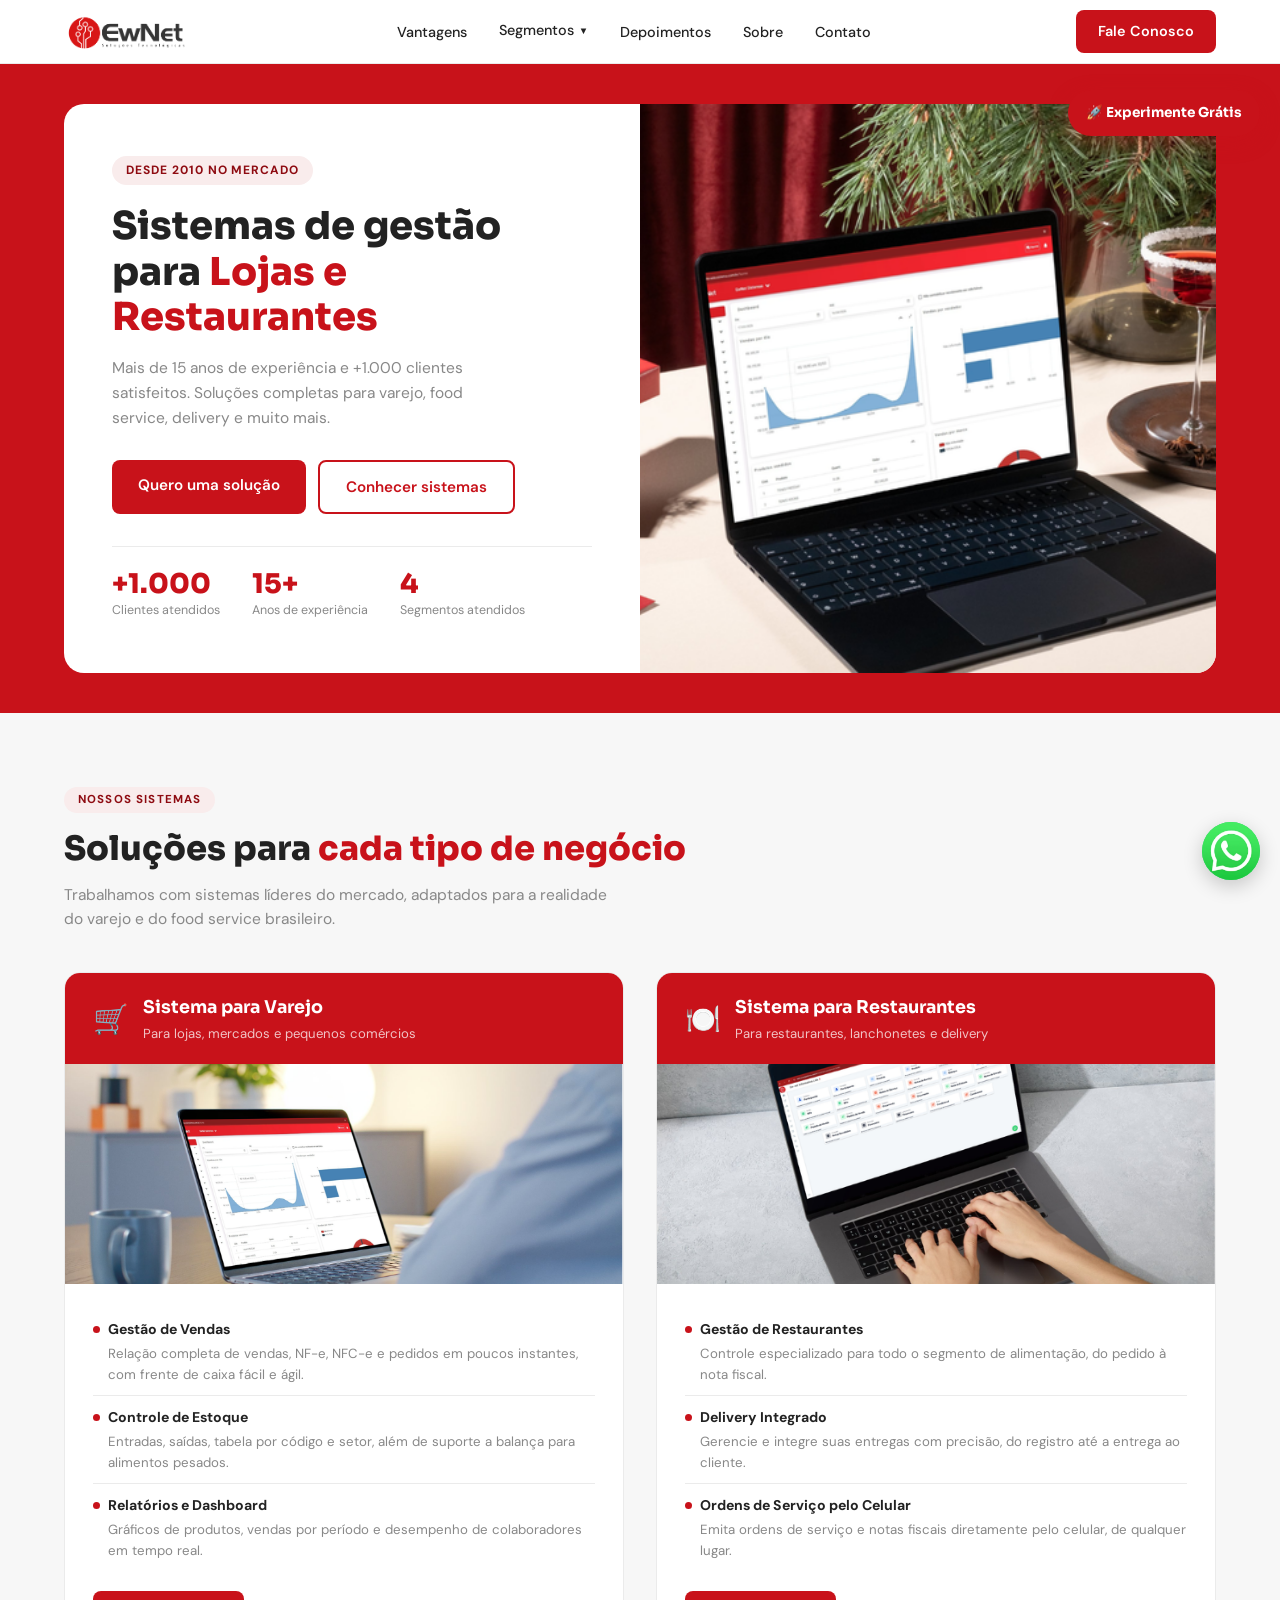
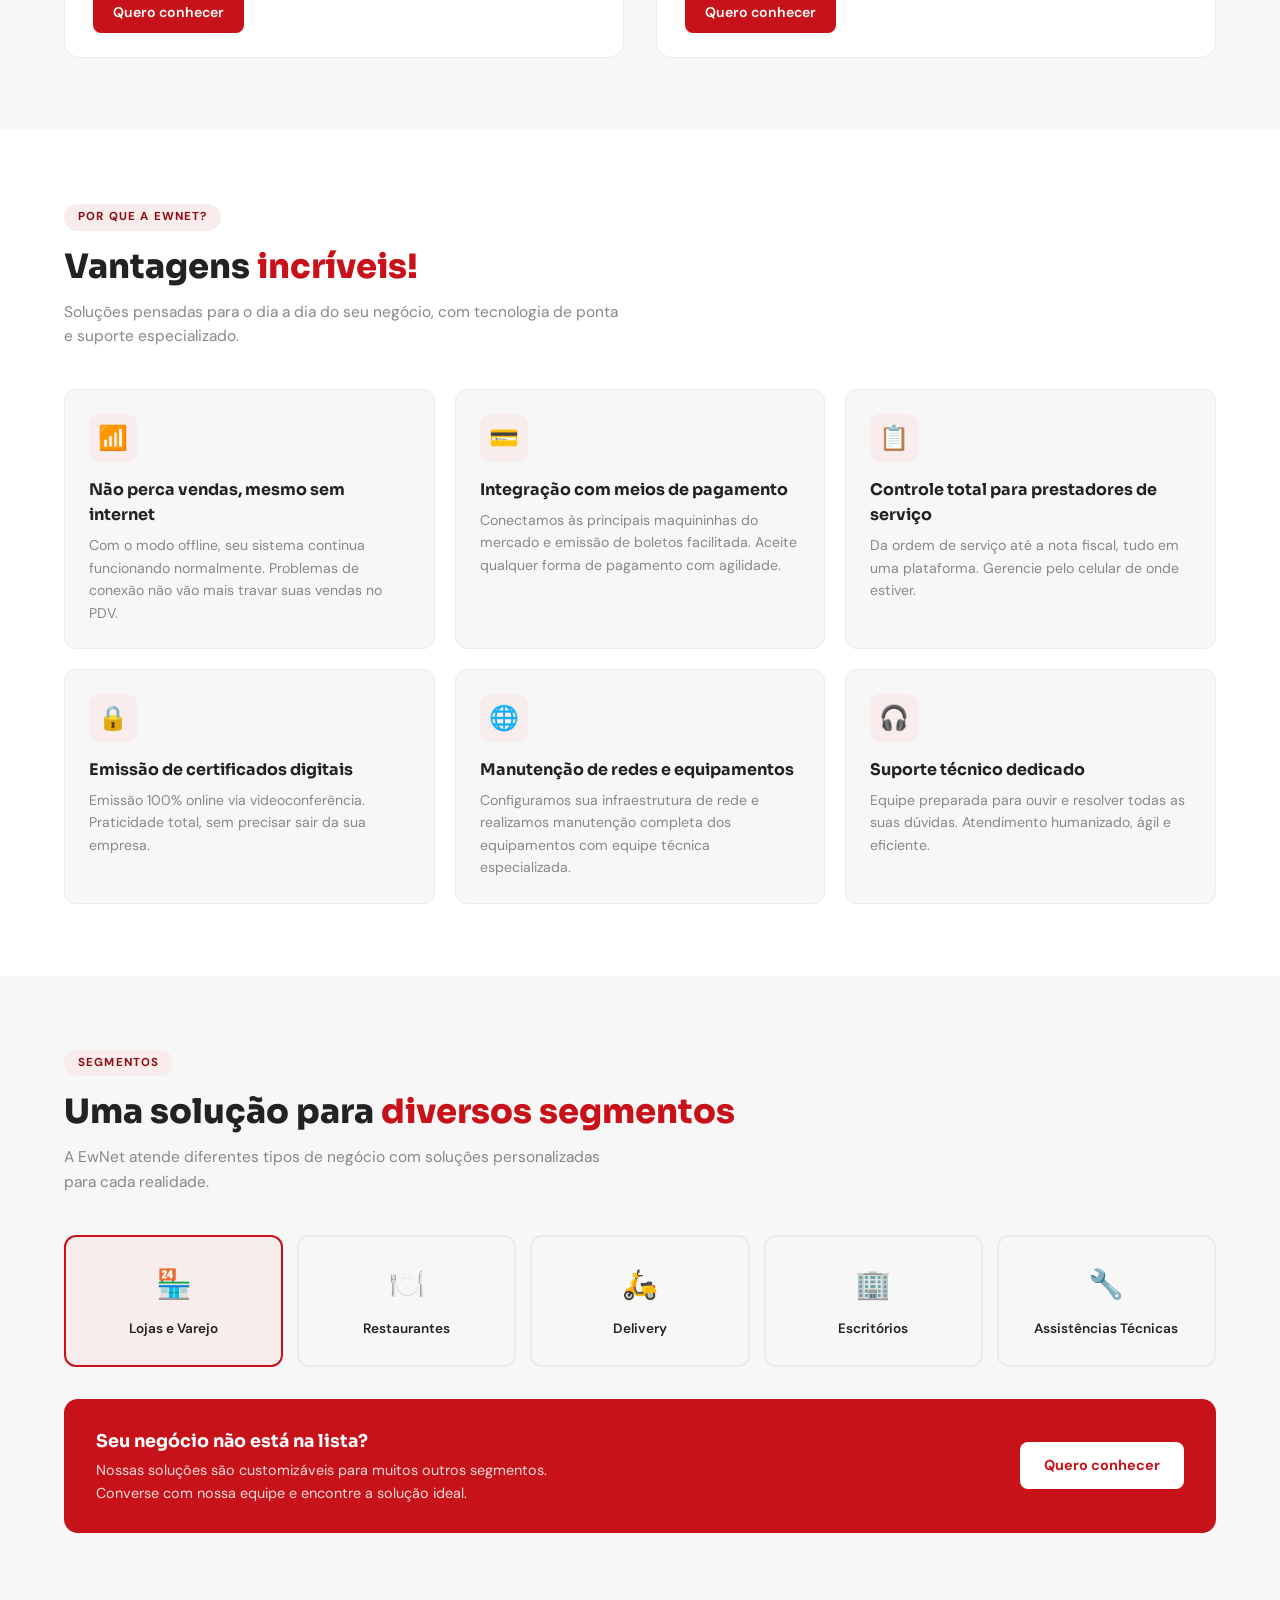
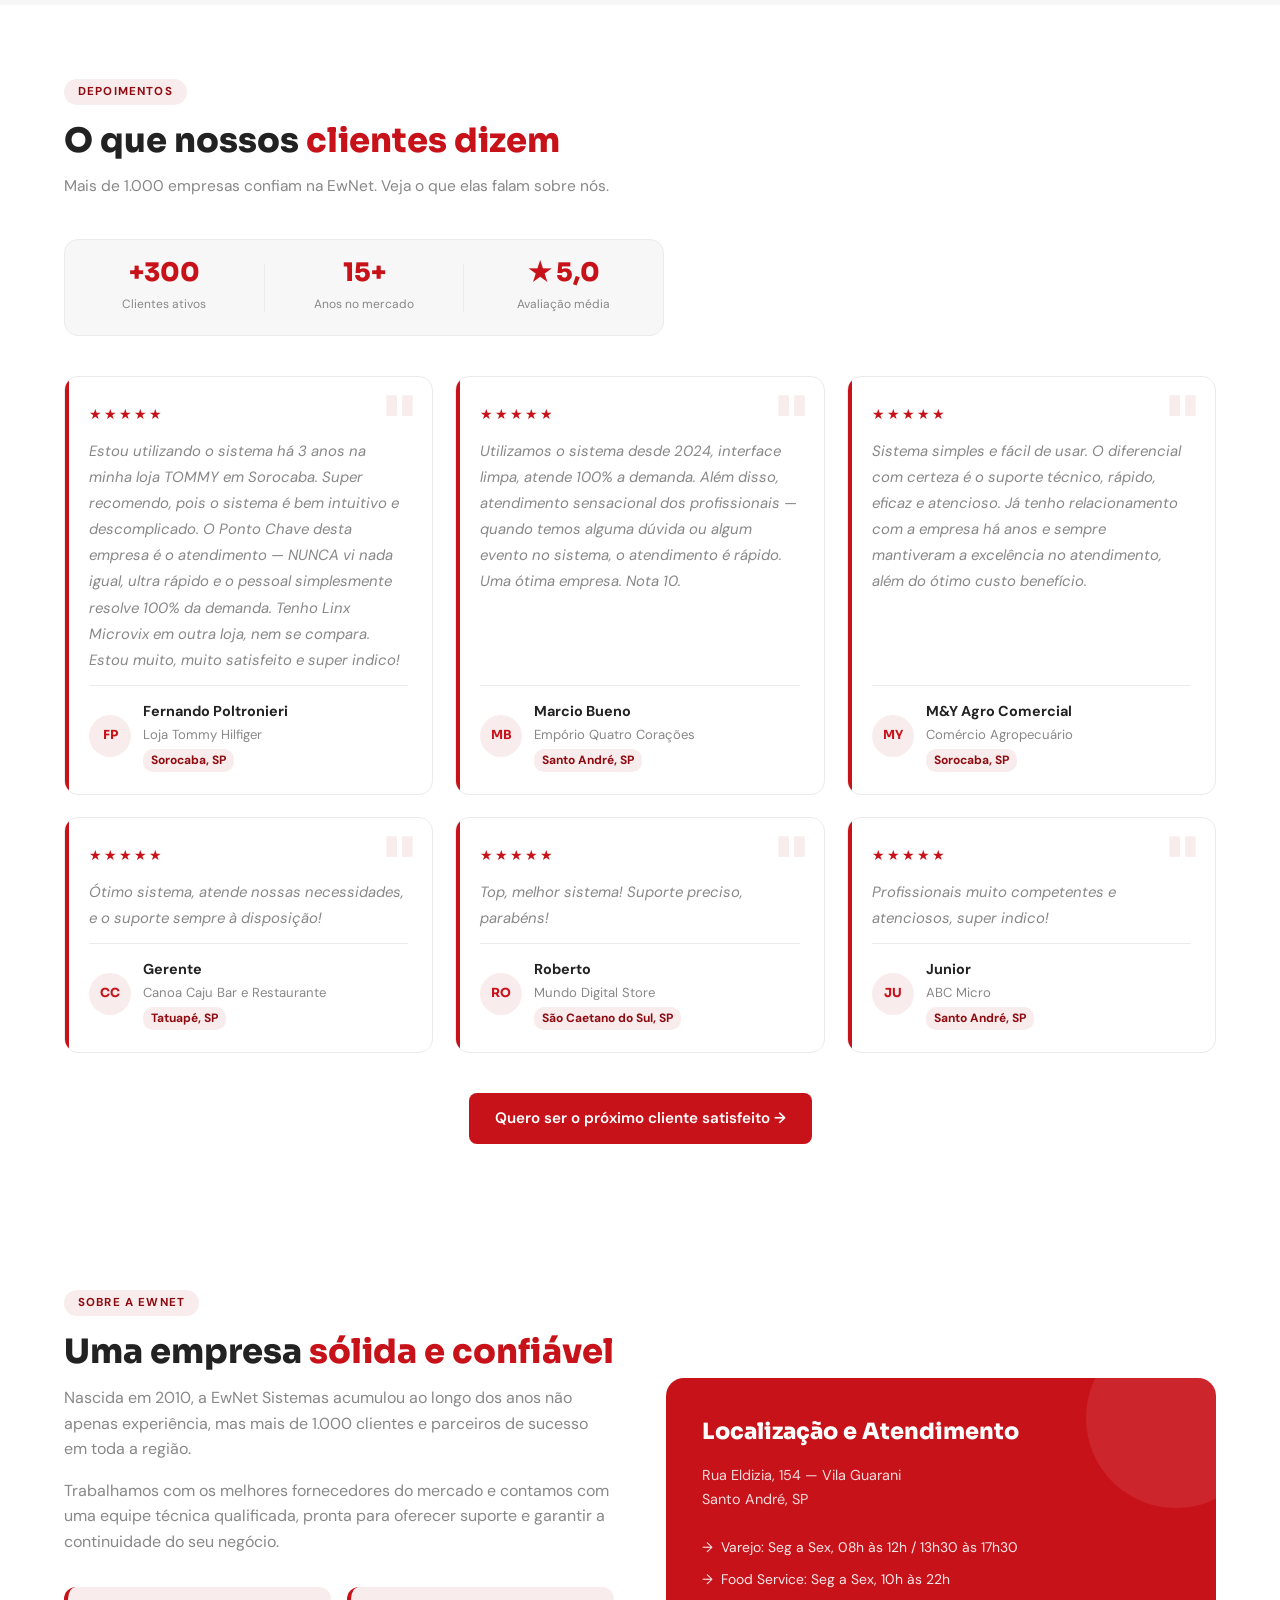
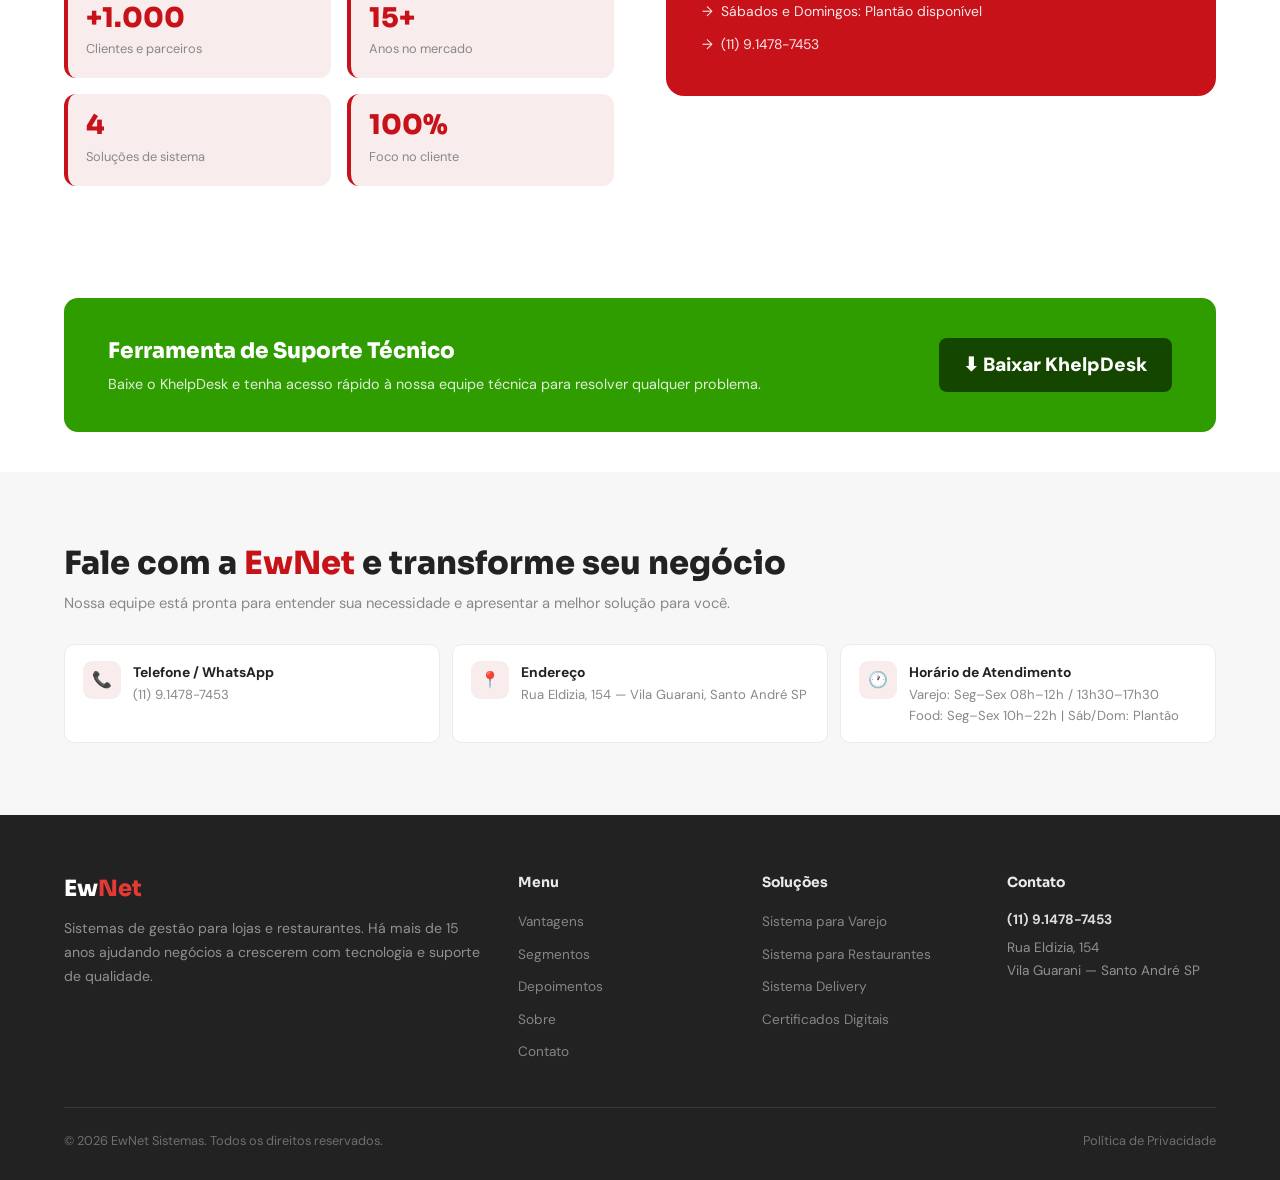
==== commit fdea0f82: "✨ feat:(pages): Add new pages" ====
--- a/index.html
+++ b/index.html
@@ -3,34 +3,54 @@
   <head>
     <meta charset="UTF-8" />
     <meta name="viewport" content="width=device-width, initial-scale=1.0" />
-    <title>EwNet Sistemas — Gestão para Lojas e Restaurantes</title>
+    <title>EwNet Sistemas</title>
     <link
       href="https://fonts.googleapis.com/css2?family=Sora:wght@400;600;700;800&family=DM+Sans:wght@400;500&display=swap"
       rel="stylesheet"
     />
-    <link rel="stylesheet" href="css/style.css" />
+    <link rel="stylesheet" href="./css/base.css" />
+    <link rel="stylesheet" href="./css/components.css" />
+    <link rel="stylesheet" href="./css/sections.css" />
+    <link rel="stylesheet" href="./css/responsive.css" />
+
     <link
       rel="shortcut icon"
-      href="assets/icons/logo.ico"
+      href="./assets/icons/logo.ico"
       type="image/x-icon"
     />
   </head>
   <body>
-    <!-- ======================================================
-       NAV
-  ====================================================== -->
+    <!-- Botão Experimente Grátis -->
+    <a
+      href="https://www.velosistema.com.br/experimente-gratis/ewnet"
+      class="btn-experimente"
+      target="_blank"
+      aria-label="Experimente grátis"
+    >
+      🚀 Experimente Grátis
+    </a>
+
+    <!-- Header/Navbar -->
     <nav>
-      <a href="#" class="nav-logo">
+      <a href="../index.html" class="nav-logo">
         <img
-          src="assets/images/logo/NewLogoColorido.png"
+          src="../assets/images/logo/NewLogoColorido.png"
           alt="Logo EwNet"
           onerror="this.style.display = 'none'"
         />
       </a>
       <ul class="nav-links">
         <li><a href="#vantagens">Vantagens</a></li>
-        <li><a href="#segmentos">Segmentos</a></li>
-        <li><a href="#depoimentos">Depoimentos</a></li>
+        <li class="dropdown">
+          <a href="#segmentos" class="dropdown-toggle"
+            >Segmentos <span class="arrow">▼</span></a
+          >
+          <ul class="dropdown-menu">
+            <li><a href="./pages/varejo.html">Varejo</a></li>
+            <li><a href="./pages/restaurante.html">Restaurante</a></li>
+          </ul>
+        </li>
+        <li><a href="../index.html#depoimentos">Depoimentos</a></li>
         <li><a href="#sobre">Sobre</a></li>
         <li><a href="#contato">Contato</a></li>
       </ul>
@@ -40,9 +60,7 @@
       </button>
     </nav>
 
-    <!-- ======================================================
-       HERO
-  ====================================================== -->
+    <!-- Hero Inicial -->
     <div class="hero-section">
       <div class="hero-card">
         <div class="hero-text">
@@ -82,9 +100,7 @@
       </div>
     </div>
 
-    <!-- ======================================================
-       SISTEMAS
-  ====================================================== -->
+    <!-- Sessão de Principais Sistemas -->
     <section class="sistemas-section" id="sistemas">
       <div class="section-inner">
         <span class="section-label">Nossos Sistemas</span>
@@ -134,11 +150,10 @@
                   colaboradores em tempo real.
                 </p>
               </div>
-              <a href="#contato" class="btn-primary">Quero conhecer</a>
-            </div>
-          </div>
-
-          <!-- Restaurantes -->
+              <a href="./pages/varejo.html" class="btn-primary">Quero conhecer</a>
+            </div>
+          </div>
+          <!-- Restaurante -->
           <div class="sistema-bloco">
             <div class="sistema-header">
               <span class="sys-icon">🍽️</span>
@@ -175,16 +190,16 @@
                   celular, de qualquer lugar.
                 </p>
               </div>
-              <a href="#contato" class="btn-primary">Quero conhecer</a>
+              <a href="pages/restaurante.html" class="btn-primary"
+                >Quero conhecer</a
+              >
             </div>
           </div>
         </div>
       </div>
     </section>
 
-    <!-- ======================================================
-       VANTAGENS
-  ====================================================== -->
+    <!-- Vantagens -->
     <section id="vantagens">
       <div class="section-inner">
         <span class="section-label">Por que a EwNet?</span>
@@ -247,9 +262,7 @@
       </div>
     </section>
 
-    <!-- ======================================================
-       SEGMENTOS
-  ====================================================== -->
+    <!-- Segmentos -->
     <section id="segmentos" class="segmentos-section">
       <div class="section-inner">
         <span class="section-label">Segmentos</span>
@@ -262,7 +275,8 @@
         </p>
         <div class="seg-grid">
           <div class="seg-card active">
-            <span class="seg-icon">🏪</span><span>Lojas e Varejo</span>
+            <span class="seg-icon" href="./pages/varejo.html">🏪</span
+            ><span>Lojas e Varejo</span>
           </div>
           <div class="seg-card">
             <span class="seg-icon">🍽️</span><span>Restaurantes</span>
@@ -290,9 +304,7 @@
       </div>
     </section>
 
-    <!-- ======================================================
-       DEPOIMENTOS
-  ====================================================== -->
+    <!-- Depoimentos -->
     <section id="depoimentos">
       <div class="section-inner">
         <span class="section-label">Depoimentos</span>
@@ -304,7 +316,7 @@
 
         <div class="dep-stats-row">
           <div class="dep-stat-item">
-            <strong class="dep-stat-num">+1.000</strong>
+            <strong class="dep-stat-num">+300</strong>
             <span class="dep-stat-lbl">Clientes ativos</span>
           </div>
           <div class="dep-stat-divider"></div>
@@ -467,9 +479,7 @@
       </div>
     </section>
 
-    <!-- ======================================================
-       SOBRE
-  ====================================================== -->
+    <!-- Sobre a Empresa -->
     <section id="sobre">
       <div class="section-inner">
         <div class="sobre-inner">
@@ -510,16 +520,14 @@
               <li>Varejo: Seg a Sex, 08h às 12h / 13h30 às 17h30</li>
               <li>Food Service: Seg a Sex, 10h às 22h</li>
               <li>Sábados e Domingos: Plantão disponível</li>
-              <li>(11) 9.1478-7453 | (11) 4458-3475</li>
+              <li>(11) 9.1478-7453</li>
             </ul>
           </div>
         </div>
       </div>
     </section>
 
-    <!-- ======================================================
-       SUPORTE
-  ====================================================== -->
+    <!-- Link de Download - KhelpDesk -->
     <section class="suporte-section">
       <div class="suporte-banner">
         <div>
@@ -538,9 +546,7 @@
       </div>
     </section>
 
-    <!-- ======================================================
-       CONTATO
-  ====================================================== -->
+    <!-- Contato -->
     <section id="contato" class="contato-section">
       <div class="section-inner">
         <div class="contato-info">
@@ -579,9 +585,7 @@
       </div>
     </section>
 
-    <!-- ======================================================
-       FOOTER
-  ====================================================== -->
+    <!-- Rodapé -->
     <footer>
       <div class="footer-grid">
         <div>
@@ -604,17 +608,17 @@
         <div>
           <h4>Soluções</h4>
           <ul>
-            <li><a href="#">Sistema Velo</a></li>
-            <li><a href="#">Sistema STi3</a></li>
+            <li><a href="./pages/varejo.html">Sistema para Varejo</a></li>
+            <li>
+              <a href="pages/restaurante.html">Sistema para Restaurantes</a>
+            </li>
             <li><a href="#">Sistema Delivery</a></li>
             <li><a href="#">Certificados Digitais</a></li>
-            <li><a href="#">Suporte Técnico</a></li>
           </ul>
         </div>
         <div class="footer-contact">
           <h4>Contato</h4>
           <p><strong>(11) 9.1478-7453</strong></p>
-          <p>(11) 4458-3475 Fixo</p>
           <p>Rua Eldizia, 154<br />Vila Guarani — Santo André SP</p>
         </div>
       </div>
@@ -623,14 +627,17 @@
         <a href="#">Política de Privacidade</a>
       </div>
     </footer>
+
+    <!-- Link de WhatsApp -->
     <a
       href="https://wa.me/5511914787453"
       class="whatsapp-float"
       target="_blank"
       aria-label="Fale conosco no WhatsApp"
     >
-      <img src="./assets/images/logo/whatsapp.png" alt="">
+      <img src="./assets/images/logo/whatsapp.png" alt="" />
     </a>
-    <script src="js/main.js"></script>
+
+    <script type="module" src="./js/main.js"></script>
   </body>
 </html>
--- a/css/base.css
+++ b/css/base.css
@@ -0,0 +1,139 @@
+/* =============================================================
+   base.css — Reset, Variáveis e Estilos Globais
+   ============================================================= */
+
+/* ── RESET & BOX-MODEL ── */
+*, *::before, *::after {
+  box-sizing: border-box;
+  margin: 0;
+  padding: 0;
+}
+
+/* ── VARIÁVEIS ── */
+:root {
+  /* Cores */
+  --red:        #c8121a;
+  --red-dark:   #8e0b11;
+  --red-light:  #f9ecec;
+  --white:      #ffffff;
+  --gray-100:   #f7f7f7;
+  --gray-200:   #ebebeb;
+  --gray-500:   #888888;
+  --gray-800:   #222222;
+
+  /* Tipografia */
+  --font-head: "Sora", sans-serif;
+  --font-body: "DM Sans", sans-serif;
+
+  /* Layout */
+  --max-width:   1200px;
+  --section-pad: 72px 5%;
+  --radius-sm:   8px;
+  --radius-md:   12px;
+  --radius-lg:   16px;
+  --radius-xl:   20px;
+}
+
+/* ── BASE ── */
+html { scroll-behavior: smooth; }
+
+body {
+  font-family: var(--font-body);
+  color: var(--gray-800);
+  background: var(--white);
+  line-height: 1.6;
+}
+
+a   { text-decoration: none; }
+img { display: block; max-width: 100%; }
+
+section { padding: var(--section-pad); }
+
+/* Container padrão */
+.section-inner {
+  max-width: var(--max-width);
+  margin: 0 auto;
+}
+
+/* Labels e títulos de seção */
+.section-label {
+  display: inline-block;
+  background: var(--red-light);
+  color: var(--red-dark);
+  font-size: 0.72rem;
+  font-weight: 700;
+  letter-spacing: 0.1em;
+  text-transform: uppercase;
+  padding: 4px 14px;
+  border-radius: 20px;
+  margin-bottom: 1rem;
+}
+
+.section-title {
+  font-family: var(--font-head);
+  font-size: clamp(1.5rem, 3vw, 2.1rem);
+  font-weight: 800;
+  line-height: 1.2;
+  color: var(--gray-800);
+  margin-bottom: 0.8rem;
+}
+.section-title em { font-style: normal; color: var(--red); }
+
+.section-sub {
+  font-size: 0.97rem;
+  color: var(--gray-500);
+  max-width: 560px;
+  margin-bottom: 2.5rem;
+}
+
+/* Garante que o botão limpe os estilos padrões de botão do navegador */
+.dropdown-toggle {
+  background: none;
+  border: none;
+  font-family: inherit;
+  font-size: inherit;
+  color: inherit;
+  cursor: pointer;
+  display: flex;
+  align-items: center;
+  gap: 6px;
+  padding: 0;
+}
+
+/* Rotação da setinha quando o dropdown estiver ativo */
+.dropdown.active .arrow {
+  transform: rotate(180deg);
+  display: inline-block;
+}
+
+/* Comportamento Mobile do Dropdown */
+@media (max-width: 900px) {
+  .dropdown-menu {
+    display: none;
+    max-height: 0;
+    overflow: hidden;
+    transition: max-height 0.3s ease-out;
+  }
+
+  .dropdown.active .dropdown-menu {
+    display: block;
+    max-height: 300px; /* Altura suficiente para os links internos */
+    padding-left: 15px; /* Identação interna no mobile */
+  }
+}
+
+/* ── ANIMAÇÕES ── */
+@keyframes fadeUp {
+  from { opacity: 0; transform: translateY(20px); }
+  to   { opacity: 1; transform: translateY(0); }
+}
+@keyframes bounceIn {
+  0%   { opacity: 0; transform: translateY(30px) scale(0.85); }
+  70%  { transform: translateY(-6px) scale(1.03); }
+  100% { opacity: 1; transform: translateY(0) scale(1); }
+}
+
+.animate   { animation: fadeUp 0.5s ease both; }
+.delay-1   { animation-delay: 0.1s; }
+.delay-2   { animation-delay: 0.2s; }
+.delay-3   { animation-delay: 0.3s; }
--- a/css/components.css
+++ b/css/components.css
@@ -0,0 +1,467 @@
+/* =============================================================
+   components.css — Botões, Nav, Hero, Footer e Flutuantes
+   ============================================================= */
+
+/* ── BOTÕES ── */
+.btn-primary {
+  display: inline-block;
+  background: var(--red);
+  color: var(--white);
+  padding: 13px 26px;
+  border-radius: var(--radius-sm);
+  font-family: var(--font-body);
+  font-size: 0.95rem;
+  font-weight: 600;
+  border: none;
+  cursor: pointer;
+  transition: background 0.2s;
+}
+.btn-primary:hover { background: var(--red-dark); }
+
+.btn-outline {
+  display: inline-block;
+  background: transparent;
+  color: var(--red);
+  padding: 13px 26px;
+  border-radius: var(--radius-sm);
+  font-family: var(--font-body);
+  font-size: 0.95rem;
+  font-weight: 600;
+  border: 2px solid var(--red);
+  transition: background 0.2s;
+}
+.btn-outline:hover { background: var(--red-light); }
+
+.btn-white {
+  display: inline-block;
+  background: var(--white);
+  color: var(--red);
+  padding: 12px 24px;
+  border-radius: var(--radius-sm);
+  font-family: var(--font-body);
+  font-size: 0.9rem;
+  font-weight: 700;
+  border: none;
+  cursor: pointer;
+  white-space: nowrap;
+  transition: background 0.2s;
+}
+.btn-white:hover { background: var(--red-light); }
+
+.btn-green {
+  display: inline-block;
+  background: rgb(21, 70, 0);
+  color: white;
+  padding: 12px 24px;
+  border-radius: var(--radius-sm);
+  font-family: var(--font-body);
+  font-size: 1.2rem;
+  font-weight: 900;
+  border: none;
+  cursor: pointer;
+  white-space: nowrap;
+  transition: background 0.2s;
+}
+
+/* ── BOTÃO FIXO EXPERIMENTE GRÁTIS ── */
+.btn-experimente {
+  position: fixed;
+  top: 90px;
+  right: 20px;
+  background: var(--red);
+  color: var(--white);
+  font-family: var(--font-head);
+  font-size: 0.85rem;
+  font-weight: 700;
+  padding: 12px 18px;
+  border-radius: 50px;
+  box-shadow: 0 6px 20px rgba(200, 18, 26, 0.35);
+  z-index: 998;
+  display: flex;
+  align-items: center;
+  gap: 7px;
+  white-space: nowrap;
+  transition: transform 0.2s, box-shadow 0.2s, background 0.2s;
+  animation: bounceIn 0.6s ease both;
+}
+.btn-experimente:hover {
+  background: var(--red-dark);
+  transform: translateY(-3px) scale(1.04);
+  box-shadow: 0 10px 28px rgba(200, 18, 26, 0.45);
+}
+
+/* ── NAV ── */
+nav {
+  position: sticky;
+  top: 0;
+  z-index: 100;
+  background: var(--white);
+  border-bottom: 1px solid var(--gray-200);
+  padding: 0 5%;
+  display: flex;
+  align-items: center;
+  justify-content: space-between;
+  height: 64px;
+}
+.nav-logo {
+  display: flex;
+  align-items: center;
+  gap: 10px;
+}
+.nav-logo img {
+  width: 128px;
+  object-fit: contain;
+}
+.nav-links {
+  display: flex;
+  gap: 2rem;
+  list-style: none;
+}
+.nav-links a {
+  font-size: 0.9rem;
+  font-weight: 500;
+  color: var(--gray-800);
+  transition: color 0.2s;
+}
+.nav-links a:hover { color: var(--red); }
+.nav-cta {
+  background: var(--red);
+  color: var(--white);
+  border-radius: var(--radius-sm);
+  padding: 10px 22px;
+  font-size: 0.9rem;
+  font-weight: 600;
+  transition: background 0.2s;
+}
+.nav-cta:hover { background: var(--red-dark); }
+
+.hamburger {
+  display: none;
+  flex-direction: column;
+  gap: 5px;
+  cursor: pointer;
+  background: none;
+  border: none;
+}
+.hamburger span {
+  display: block;
+  width: 24px;
+  height: 2px;
+  background: var(--gray-800);
+  border-radius: 2px;
+  transition: transform 0.25s ease, opacity 0.25s ease;
+}
+.hamburger.active span:nth-child(1) {
+  transform: translateY(7px) rotate(45deg);
+}
+.hamburger.active span:nth-child(2) {
+  opacity: 0;
+}
+.hamburger.active span:nth-child(3) {
+  transform: translateY(-7px) rotate(-45deg);
+}
+
+/* Dropdown (Desktop) */
+.dropdown {
+  position: relative;
+}
+.dropdown-toggle {
+  display: flex;
+  align-items: center;
+  gap: 5px;
+}
+.dropdown .arrow {
+  font-size: 0.6rem;
+  transition: transform 0.2s;
+}
+.dropdown-menu {
+  position: absolute;
+  top: 100%;
+  left: 0;
+  background: var(--white);
+  border: 1px solid var(--gray-200);
+  border-radius: var(--radius-sm);
+  box-shadow: 0 4px 12px rgba(0, 0, 0, 0.1);
+  padding: 10px 0;
+  list-style: none;
+  min-width: 180px;
+  display: none;
+  z-index: 110;
+}
+
+.dropdown-menu li {
+  padding: 0px 20px;
+  display: block;
+  color: var(--gray-800);
+  white-space: nowrap;
+}
+
+.dropdown-menu li a {
+  padding: 8px 20px;
+  display: block;
+  color: var(--gray-800);
+  white-space: nowrap;
+}
+.dropdown-menu li a:hover {
+  background: var(--gray-200);
+  color: var(--red);
+}
+@media (min-width: 769px) {
+  .dropdown:hover .dropdown-menu {
+    display: block;
+  }
+  .dropdown:hover .arrow {
+    transform: rotate(180deg);
+  }
+}
+@media (max-width: 768px) {
+  .dropdown-menu {
+    position: static;
+    box-shadow: none;
+    border: 1px solid var(--gray-200);
+    border-radius: 10px;
+    padding: 6px 0;
+    margin-top: 4px;
+    background: var(--white);
+  }
+  .dropdown.active .dropdown-menu {
+    display: block;
+  }
+  .dropdown.active .arrow {
+    transform: rotate(180deg);
+  }
+}
+
+/* ── HERO PRINCIPAL ── */
+.hero-section {
+  background: var(--red);
+  padding: 40px 5%;
+}
+.hero-card {
+  background: var(--white);
+  border-radius: var(--radius-xl);
+  max-width: var(--max-width);
+  margin: 0 auto;
+  display: grid;
+  grid-template-columns: 1fr 1fr;
+  overflow: hidden;
+  min-height: 400px;
+}
+.hero-text {
+  padding: 52px 48px;
+  display: flex;
+  flex-direction: column;
+  justify-content: center;
+}
+.hero-badge {
+  display: inline-block;
+  background: var(--red-light);
+  color: var(--red-dark);
+  font-size: 0.75rem;
+  font-weight: 700;
+  letter-spacing: 0.08em;
+  text-transform: uppercase;
+  padding: 5px 14px;
+  border-radius: 20px;
+  margin-bottom: 1.2rem;
+  width: fit-content;
+}
+.hero-text h1 {
+  font-family: var(--font-head);
+  font-size: clamp(1.7rem, 3vw, 2.6rem);
+  font-weight: 800;
+  line-height: 1.18;
+  color: var(--gray-800);
+  margin-bottom: 1rem;
+}
+.hero-text h1 em { font-style: normal; color: var(--red); }
+.hero-text > p {
+  font-size: 0.97rem;
+  color: var(--gray-500);
+  margin-bottom: 1.8rem;
+  max-width: 400px;
+}
+.hero-ctas {
+  display: flex;
+  gap: 12px;
+  flex-wrap: wrap;
+  margin-bottom: 2rem;
+}
+.hero-stats {
+  display: flex;
+  gap: 2rem;
+  padding-top: 1.5rem;
+  border-top: 1px solid var(--gray-200);
+}
+.hero-stat-num {
+  font-family: var(--font-head);
+  font-size: 1.7rem;
+  font-weight: 800;
+  color: var(--red);
+  display: block;
+  line-height: 1;
+}
+.hero-stat-label {
+  font-size: 0.78rem;
+  color: var(--gray-500);
+  display: block;
+  margin-top: 3px;
+}
+.hero-img {
+  position: relative;
+  overflow: hidden;
+  background: var(--red-light);
+}
+.hero-img img {
+  width: 100%;
+  height: 100%;
+  object-fit: cover;
+  object-position: center;
+}
+
+/* Hero Funcionalidades (varejo.html) */
+.hero-func {
+  background: linear-gradient(135deg, var(--red-dark) 0%, var(--red) 55%, #e85d00 100%);
+  padding: 72px 5% 80px;
+  position: relative;
+  overflow: hidden;
+  text-align: center;
+}
+.hero-func::before {
+  content: "";
+  position: absolute;
+  inset: 0;
+  background: url("data:image/svg+xml,%3Csvg width='60' height='60' viewBox='0 0 60 60' xmlns='http://www.w3.org/2000/svg'%3E%3Cg fill='none' fill-rule='evenodd'%3E%3Cg fill='%23ffffff' fill-opacity='0.04'%3E%3Ccircle cx='30' cy='30' r='28'/%3E%3C/g%3E%3C/g%3E%3C/svg%3E") repeat;
+  pointer-events: none;
+}
+.hero-func-inner {
+  position: relative;
+  z-index: 1;
+  max-width: 720px;
+  margin: 0 auto;
+}
+.hero-func-badge {
+  display: inline-flex;
+  align-items: center;
+  gap: 8px;
+  background: rgba(255, 255, 255, 0.15);
+  color: #fff;
+  font-size: 0.75rem;
+  font-weight: 700;
+  letter-spacing: 0.1em;
+  text-transform: uppercase;
+  padding: 6px 18px;
+  border-radius: 20px;
+  margin-bottom: 1.4rem;
+  backdrop-filter: blur(4px);
+}
+.hero-func h1 {
+  font-family: var(--font-head);
+  font-size: clamp(1.9rem, 4vw, 3rem);
+  font-weight: 800;
+  color: #fff;
+  line-height: 1.15;
+  margin-bottom: 1.1rem;
+}
+.hero-func p {
+  font-size: 1rem;
+  color: rgba(255, 255, 255, 0.82);
+  max-width: 520px;
+  margin: 0 auto 2rem;
+}
+.hero-func-cta {
+  display: inline-block;
+  background: #fff;
+  color: var(--red);
+  font-family: var(--font-head);
+  font-weight: 700;
+  font-size: 0.95rem;
+  padding: 14px 32px;
+  border-radius: var(--radius-sm);
+  transition: transform 0.2s, box-shadow 0.2s;
+}
+.hero-func-cta:hover {
+  transform: translateY(-2px);
+  box-shadow: 0 8px 24px rgba(0, 0, 0, 0.2);
+}
+
+/* ── FOOTER ── */
+footer {
+  background: var(--gray-800);
+  color: var(--white);
+  padding: 56px 5% 28px;
+}
+.footer-grid {
+  display: grid;
+  grid-template-columns: 2fr 1fr 1fr 1fr;
+  gap: 36px;
+  max-width: var(--max-width);
+  margin: 0 auto 36px;
+}
+.footer-logo {
+  font-family: var(--font-head);
+  font-size: 1.4rem;
+  font-weight: 800;
+  color: var(--white);
+  margin-bottom: 10px;
+  display: block;
+}
+.footer-logo em { font-style: normal; color: #e53935; }
+footer p {
+  font-size: 0.88rem;
+  color: rgba(255, 255, 255, 0.5);
+  line-height: 1.7;
+}
+footer h4 {
+  font-family: var(--font-head);
+  font-size: 0.87rem;
+  font-weight: 700;
+  color: rgba(255, 255, 255, 0.9);
+  margin-bottom: 0.9rem;
+}
+footer ul { list-style: none; }
+footer ul li { margin-bottom: 7px; }
+footer ul a {
+  font-size: 0.85rem;
+  color: rgba(255, 255, 255, 0.45);
+  transition: color 0.2s;
+}
+footer ul a:hover { color: var(--white); }
+.footer-contact p {
+  font-size: 0.85rem;
+  color: rgba(255, 255, 255, 0.5);
+  margin-bottom: 5px;
+}
+.footer-contact strong { color: rgba(255, 255, 255, 0.85); }
+.footer-bottom {
+  border-top: 1px solid rgba(255, 255, 255, 0.1);
+  padding-top: 22px;
+  max-width: var(--max-width);
+  margin: 0 auto;
+  display: flex;
+  align-items: center;
+  justify-content: space-between;
+  flex-wrap: wrap;
+  gap: 10px;
+}
+.footer-bottom p,
+.footer-bottom a { font-size: 0.8rem; color: rgba(255, 255, 255, 0.35); }
+.footer-bottom a:hover { color: rgba(255, 255, 255, 0.7); }
+
+/* ── WHATSAPP FLUTUANTE ── */
+.whatsapp-float {
+  position: fixed;
+  bottom: 20px;
+  right: 20px;
+  width: 58px;
+  height: 58px;
+  background: #25D366;
+  border-radius: 50%;
+  display: flex;
+  align-items: center;
+  justify-content: center;
+  box-shadow: 0 6px 20px rgba(0, 0, 0, 0.2);
+  z-index: 999;
+  transition: transform 0.2s, box-shadow 0.2s;
+  overflow: hidden;
+}
--- a/css/sections.css
+++ b/css/sections.css
@@ -0,0 +1,451 @@
+/* =============================================================
+   sections.css — Seções da Página Principal (index.html)
+   ============================================================= */
+
+/* ── SISTEMAS ── */
+.sistemas-section { background: var(--gray-100); }
+
+.sistemas-grid {
+  display: grid;
+  grid-template-columns: 1fr 1fr;
+  gap: 32px;
+  align-items: start;
+}
+.sistema-bloco {
+  background: var(--white);
+  border-radius: var(--radius-lg);
+  border: 1px solid var(--gray-200);
+  overflow: hidden;
+}
+.sistema-header {
+  background: var(--red);
+  padding: 20px 28px;
+  display: flex;
+  align-items: center;
+  gap: 14px;
+}
+.sistema-header .sys-icon { font-size: 1.8rem; }
+.sistema-header h3 {
+  font-family: var(--font-head);
+  font-size: 1.1rem;
+  font-weight: 700;
+  color: var(--white);
+  margin-bottom: 2px;
+}
+.sistema-header p {
+  font-size: 0.82rem;
+  color: rgba(255, 255, 255, 0.75);
+}
+.sistema-img-wrap {
+  overflow: hidden;
+  max-height: 220px;
+}
+.sistema-img-wrap img {
+  width: 100%;
+  height: 220px;
+  object-fit: cover;
+  object-position: center;
+}
+.sistema-body { padding: 24px 28px; }
+.sistema-recurso {
+  padding: 10px 0;
+  border-bottom: 1px solid var(--gray-200);
+}
+.sistema-recurso:last-of-type { border-bottom: none; }
+.sistema-recurso h4 {
+  font-size: 0.88rem;
+  font-weight: 700;
+  color: var(--gray-800);
+  margin-bottom: 2px;
+  display: flex;
+  align-items: center;
+  gap: 8px;
+}
+.sistema-recurso h4::before {
+  content: "";
+  display: inline-block;
+  width: 7px;
+  height: 7px;
+  border-radius: 50%;
+  background: var(--red);
+  flex-shrink: 0;
+}
+.sistema-recurso p {
+  font-size: 0.83rem;
+  color: var(--gray-500);
+  padding-left: 15px;
+}
+.sistema-body .btn-primary {
+  font-size: 0.88rem;
+  padding: 10px 20px;
+  margin-top: 1.2rem;
+}
+
+/* ── VANTAGENS ── */
+.vantagens-grid {
+  display: grid;
+  grid-template-columns: repeat(auto-fit, minmax(280px, 1fr));
+  gap: 20px;
+}
+.vantagem-card {
+  background: var(--gray-100);
+  border-radius: var(--radius-md);
+  padding: 24px;
+  border: 1px solid var(--gray-200);
+  transition: box-shadow 0.2s, border-color 0.2s, background 0.2s;
+}
+.vantagem-card:hover {
+  box-shadow: 0 6px 24px rgba(200, 18, 26, 0.1);
+  border-color: var(--red);
+  background: var(--white);
+}
+.vantagem-icon {
+  width: 48px;
+  height: 48px;
+  background: var(--red-light);
+  border-radius: 10px;
+  display: flex;
+  align-items: center;
+  justify-content: center;
+  font-size: 1.5rem;
+  margin-bottom: 0.9rem;
+}
+.vantagem-card h3 {
+  font-family: var(--font-head);
+  font-size: 1rem;
+  font-weight: 700;
+  color: var(--gray-800);
+  margin-bottom: 0.4rem;
+}
+.vantagem-card p {
+  font-size: 0.88rem;
+  color: var(--gray-500);
+}
+
+/* ── SEGMENTOS ── */
+.segmentos-section { background: var(--gray-100); }
+
+.seg-grid {
+  display: grid;
+  grid-template-columns: repeat(auto-fit, minmax(140px, 1fr));
+  gap: 14px;
+  margin-bottom: 2rem;
+}
+.seg-card {
+  border: 2px solid var(--gray-200);
+  border-radius: var(--radius-md);
+  padding: 24px 14px;
+  text-align: center;
+  cursor: pointer;
+  transition: all 0.2s;
+}
+.seg-card:hover,
+.seg-card.active {
+  border-color: var(--red);
+  background: var(--red-light);
+}
+.seg-card .seg-icon {
+  font-size: 1.8rem;
+  display: block;
+  margin-bottom: 8px;
+}
+.seg-card span {
+  font-size: 0.85rem;
+  font-weight: 600;
+  color: var(--gray-800);
+}
+.seg-cta-box {
+  background: var(--red);
+  border-radius: 14px;
+  padding: 28px 32px;
+  display: flex;
+  align-items: center;
+  justify-content: space-between;
+  flex-wrap: wrap;
+  gap: 16px;
+}
+.seg-cta-box strong {
+  display: block;
+  color: var(--white);
+  font-family: var(--font-head);
+  font-size: 1.1rem;
+  font-weight: 700;
+  margin-bottom: 4px;
+}
+.seg-cta-box p {
+  color: rgba(255, 255, 255, 0.85);
+  font-size: 0.9rem;
+  max-width: 460px;
+}
+
+/* ── DEPOIMENTOS ── */
+.dep-stats-row {
+  display: flex;
+  align-items: center;
+  margin-bottom: 40px;
+  background: var(--gray-100);
+  border: 1px solid var(--gray-200);
+  border-radius: 14px;
+  overflow: hidden;
+  max-width: 600px;
+}
+.dep-stat-item {
+  flex: 1;
+  text-align: center;
+  padding: 20px 16px;
+}
+.dep-stat-num {
+  font-family: var(--font-head);
+  font-size: 1.6rem;
+  font-weight: 800;
+  color: var(--red);
+  display: block;
+  line-height: 1;
+  margin-bottom: 4px;
+}
+.dep-stat-lbl {
+  font-size: 0.75rem;
+  color: var(--gray-500);
+}
+.dep-stat-divider {
+  width: 1px;
+  height: 48px;
+  background: var(--gray-200);
+  flex-shrink: 0;
+}
+.dep-grid {
+  display: grid;
+  grid-template-columns: repeat(3, 1fr);
+  gap: 22px;
+}
+.dep-card {
+  background: var(--white);
+  border: 1px solid var(--gray-200);
+  border-radius: 14px;
+  padding: 26px 24px 22px;
+  display: flex;
+  flex-direction: column;
+  gap: 12px;
+  position: relative;
+  overflow: hidden;
+  transition: border-color 0.2s, box-shadow 0.2s;
+}
+.dep-card:hover {
+  border-color: var(--red);
+  box-shadow: 0 6px 28px rgba(200, 18, 26, 0.08);
+}
+.dep-card-accent {
+  position: absolute;
+  top: 0;
+  left: 0;
+  width: 4px;
+  height: 100%;
+  background: var(--red);
+  border-radius: 4px 0 0 4px;
+}
+.dep-quote-mark {
+  font-family: var(--font-head);
+  font-size: 4rem;
+  font-weight: 800;
+  color: var(--red-light);
+  line-height: 1;
+  position: absolute;
+  top: 12px;
+  right: 16px;
+  user-select: none;
+}
+.dep-stars { display: flex; gap: 2px; }
+.dep-star  { color: var(--red); font-size: 0.9rem; }
+.dep-text {
+  font-size: 0.93rem;
+  color: var(--gray-500);
+  line-height: 1.75;
+  font-style: italic;
+  flex: 1;
+}
+.dep-author {
+  display: flex;
+  align-items: center;
+  gap: 12px;
+  padding-top: 14px;
+  border-top: 1px solid var(--gray-200);
+  margin-top: auto;
+}
+.dep-avatar {
+  width: 42px;
+  height: 42px;
+  min-width: 42px;
+  border-radius: 50%;
+  background: var(--red-light);
+  display: flex;
+  align-items: center;
+  justify-content: center;
+  font-family: var(--font-head);
+  font-size: 0.78rem;
+  font-weight: 700;
+  color: var(--red);
+}
+.dep-author-info {
+  display: flex;
+  flex-direction: column;
+  gap: 1px;
+}
+.dep-name { font-size: 0.9rem; font-weight: 700; color: var(--gray-800); }
+.dep-biz  { font-size: 0.82rem; color: var(--gray-500); }
+.dep-city {
+  display: inline-block;
+  font-size: 0.75rem;
+  font-weight: 700;
+  color: var(--red-dark);
+  background: var(--red-light);
+  padding: 2px 8px;
+  border-radius: 10px;
+  margin-top: 3px;
+  width: fit-content;
+}
+.dep-cta { text-align: center; margin-top: 40px; }
+
+/* ── SOBRE ── */
+.sobre-inner {
+  display: grid;
+  grid-template-columns: 1fr 1fr;
+  gap: 52px;
+  align-items: center;
+}
+.sobre-text p { color: var(--gray-500); margin-bottom: 1rem; }
+.sobre-nums {
+  display: grid;
+  grid-template-columns: 1fr 1fr;
+  gap: 16px;
+  margin-top: 2rem;
+}
+.sobre-num-box {
+  background: var(--red-light);
+  border-radius: var(--radius-md);
+  padding: 18px;
+  border-left: 4px solid var(--red);
+}
+.sobre-num-box strong {
+  display: block;
+  font-family: var(--font-head);
+  font-size: 1.7rem;
+  font-weight: 800;
+  color: var(--red);
+  line-height: 1;
+  margin-bottom: 3px;
+}
+.sobre-num-box span { font-size: 0.8rem; color: var(--gray-500); }
+.sobre-visual {
+  background: var(--red);
+  border-radius: 18px;
+  padding: 36px;
+  color: var(--white);
+  position: relative;
+  overflow: hidden;
+}
+.sobre-visual::before {
+  content: "";
+  position: absolute;
+  top: -50px;
+  right: -50px;
+  width: 180px;
+  height: 180px;
+  background: rgba(255, 255, 255, 0.08);
+  border-radius: 50%;
+}
+.sobre-visual h3 {
+  font-family: var(--font-head);
+  font-size: 1.4rem;
+  font-weight: 800;
+  margin-bottom: 0.8rem;
+  position: relative;
+  z-index: 1;
+}
+.sobre-visual p {
+  font-size: 0.9rem;
+  opacity: 0.85;
+  position: relative;
+  z-index: 1;
+  line-height: 1.7;
+}
+.sobre-list {
+  list-style: none;
+  margin-top: 1.2rem;
+  position: relative;
+  z-index: 1;
+}
+.sobre-list li {
+  padding: 5px 0;
+  font-size: 0.87rem;
+  opacity: 0.9;
+  display: flex;
+  gap: 8px;
+}
+.sobre-list li::before { content: "→"; flex-shrink: 0; }
+
+/* ── SUPORTE ── */
+.suporte-section { padding: 40px 5%; }
+.suporte-banner {
+  background: rgb(47, 156, 0);
+  border-radius: 14px;
+  padding: 36px 44px;
+  display: flex;
+  align-items: center;
+  justify-content: space-between;
+  gap: 20px;
+  flex-wrap: wrap;
+  max-width: var(--max-width);
+  margin: 0 auto;
+}
+.suporte-banner h3 {
+  font-family: var(--font-head);
+  font-size: 1.35rem;
+  font-weight: 800;
+  color: var(--white);
+  margin-bottom: 4px;
+}
+.suporte-banner p { color: rgba(255, 255, 255, 0.85); font-size: 0.9rem; }
+
+/* ── CONTATO ── */
+.contato-section { background: var(--gray-100); }
+.contato-info h2 {
+  font-family: var(--font-head);
+  font-size: clamp(1.5rem, 3vw, 2rem);
+  font-weight: 800;
+  color: var(--gray-800);
+  margin-bottom: 0.6rem;
+  line-height: 1.2;
+}
+.contato-info h2 em { font-style: normal; color: var(--red); }
+.contato-info > p {
+  font-size: 0.92rem;
+  color: var(--gray-500);
+  margin-bottom: 1.8rem;
+}
+.contato-cards {
+  display: grid;
+  grid-template-columns: repeat(auto-fit, minmax(240px, 1fr));
+  gap: 12px;
+}
+.form-info-card {
+  background: var(--white);
+  border-radius: 10px;
+  border: 1px solid var(--gray-200);
+  padding: 16px 18px;
+  display: flex;
+  gap: 12px;
+  align-items: flex-start;
+}
+.form-info-icon {
+  width: 38px;
+  height: 38px;
+  min-width: 38px;
+  background: var(--red-light);
+  border-radius: 9px;
+  display: flex;
+  align-items: center;
+  justify-content: center;
+  font-size: 1rem;
+}
+.form-info-card h4 { font-size: 0.87rem; font-weight: 700; margin-bottom: 1px; }
+.form-info-card p  { font-size: 0.82rem; color: var(--gray-500); }
--- a/css/responsive.css
+++ b/css/responsive.css
@@ -0,0 +1,139 @@
+/* =============================================================
+   responsive.css — Media Queries e Breakpoints
+   ============================================================= */
+
+/* ── BOTÃO EXPERIMENTE ── */
+@media (max-width: 600px) {
+  .btn-experimente {
+    top: 86px;
+    right: 16px;
+    font-size: 0.8rem;
+    padding: 10px 15px;
+  }
+}
+
+/* ── DESKTOP: hover dropdown ── */
+@media (min-width: 769px) {
+  .dropdown:hover .dropdown-menu { display: block; }
+  .dropdown:hover .arrow { transform: rotate(180deg); }
+}
+
+/* ── TABLET / MOBILE NAV ── */
+@media (max-width: 768px) {
+  .dropdown-menu {
+    position: static;
+    box-shadow: none;
+    border: 1px solid var(--gray-200);
+    border-radius: 10px;
+    padding: 6px 0;
+    margin-top: 4px;
+    background: var(--white);
+  }
+  .dropdown.active .dropdown-menu { display: block; }
+  .dropdown.active .arrow { transform: rotate(180deg); }
+}
+
+/* ── LARGE TABLET (≤ 1024px) ── */
+@media (max-width: 1024px) {
+  .dep-grid { grid-template-columns: repeat(2, 1fr); }
+}
+
+/* ── TABLET (≤ 900px) ── */
+@media (max-width: 1024px) {
+  /* Nav */
+  .nav-links,
+  .nav-cta  { display: none; }
+  .hamburger { display: flex; }
+
+  nav.menu-open {
+    position: sticky;
+    top: 0;
+    left: 0;
+    right: 0;
+    height: auto;
+    align-items: center;
+    justify-content: space-between;
+    flex-wrap: wrap;
+    padding: 12px 14px 14px;
+    border: 1px solid var(--gray-200);
+    border-radius: 16px;
+    background: var(--white);
+    box-shadow: 0 14px 30px rgba(0, 0, 0, 0.12);
+    z-index: 120;
+  }
+  nav.menu-open .hamburger    { margin-left: auto; align-self: center; }
+  nav.menu-open .nav-logo     { z-index: 2; }
+  nav.menu-open .nav-links {
+    display: flex;
+    flex-direction: column;
+    width: 100%;
+    gap: 0.35rem;
+    padding-top: 0.75rem;
+    border-top: 1px solid var(--gray-200);
+    background: var(--white);
+  }
+  nav.menu-open .nav-links a  { display: block; padding: 0.35rem 0; }
+  nav.menu-open .nav-cta      { display: inline-flex; margin-left: auto; margin-top: 0.25rem; }
+
+  /* Layouts em grid → coluna única */
+  .hero-card,
+  .sistemas-grid,
+  .sobre-inner    { grid-template-columns: 1fr; }
+  .hero-img       { min-height: 240px; }
+
+  /* Módulos varejo */
+  .func-inner {
+    grid-template-columns: 1fr;
+    gap: 32px;
+  }
+  .func-inner.reverse > *:first-child,
+  .func-inner.reverse > *:last-child { order: initial; }
+  .screen-wrap         { max-width: 100%; }
+  .screen-wrap img     { border-radius: 14px; }
+
+  /* Restaurante */
+  .restaurant-grid   { grid-template-columns: 1fr 1fr; }
+  .restaurant-why-inner { grid-template-columns: 1fr; gap: 36px; }
+  .steps-row         { grid-template-columns: 1fr 1fr; }
+  .steps-row::before { display: none; }
+  .social-stats-grid { grid-template-columns: 1fr 1fr; }
+
+  /* Footer e depoimentos */
+  .footer-grid { grid-template-columns: 1fr 1fr; }
+  .dep-grid    { grid-template-columns: repeat(2, 1fr); }
+  .dep-stats-row { max-width: 100%; }
+}
+
+/* ── MOBILE (≤ 680px) ── */
+@media (max-width: 680px) {
+  .restaurant-grid    { grid-template-columns: 1fr; }
+  .restaurant-cta-box { padding: 28px 24px; align-items: flex-start; }
+  .steps-row          { grid-template-columns: 1fr 1fr; }
+  .hero-stats-row     { flex-wrap: wrap; }
+  .hero-stat          { flex: 1 1 40%; }
+  .social-stats-grid  { grid-template-columns: 1fr 1fr; }
+}
+
+/* ── MOBILE (≤ 640px) ── */
+@media (max-width: 640px) {
+  .dep-grid      { grid-template-columns: 1fr; }
+  .dep-stats-row { flex-direction: column; border-radius: 12px; }
+  .dep-stat-divider { width: 80%; height: 1px; }
+}
+
+/* ── MOBILE (≤ 600px) ── */
+@media (max-width: 600px) {
+  section         { padding: 56px 5%; }
+  .footer-grid    { grid-template-columns: 1fr; }
+  .seg-grid       { grid-template-columns: 1fr 1fr; }
+  .sobre-nums     { grid-template-columns: 1fr 1fr; }
+  .hero-text      { padding: 32px 24px; }
+  .hero-stats     { gap: 1.2rem; }
+  .suporte-banner { padding: 28px 24px; flex-direction: column; align-items: flex-start; }
+}
+
+/* ── MOBILE XS (≤ 420px) ── */
+@media (max-width: 420px) {
+  .steps-row         { grid-template-columns: 1fr; }
+  .social-stats-grid { grid-template-columns: 1fr 1fr; }
+}
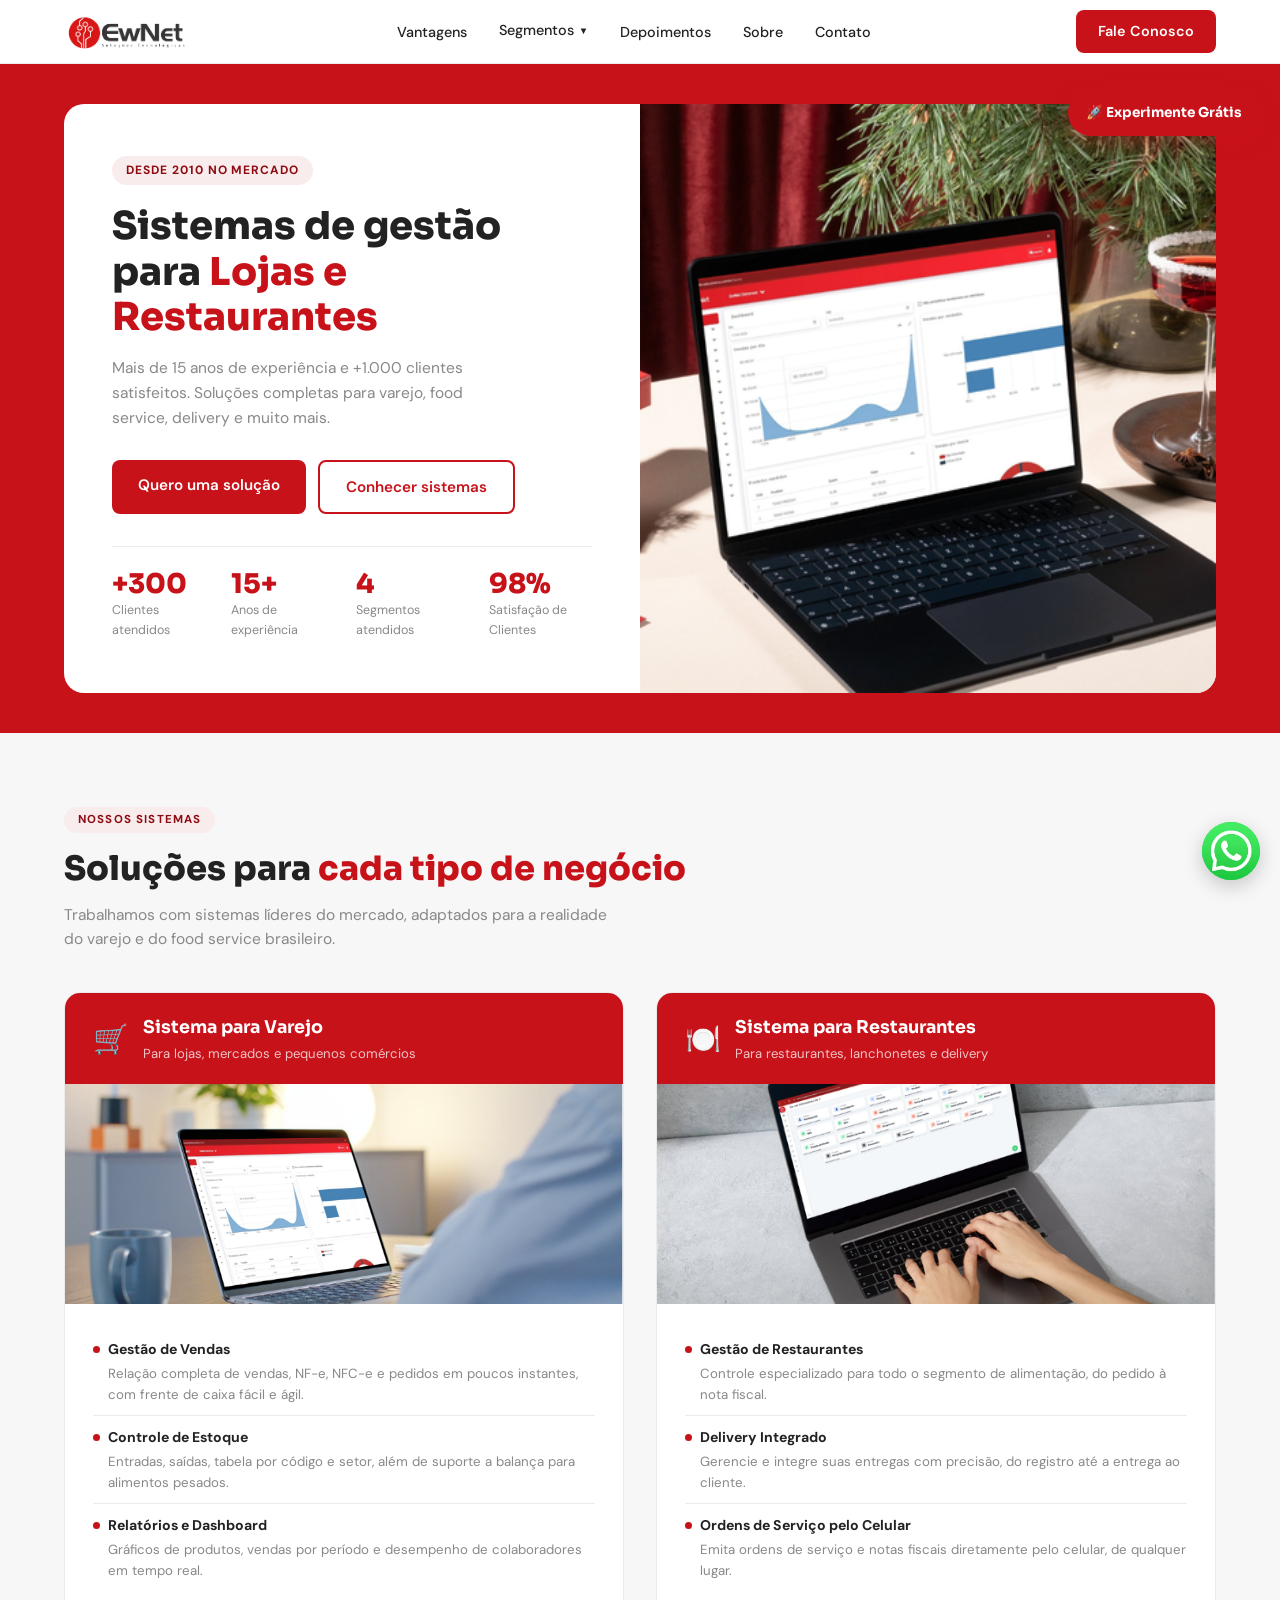
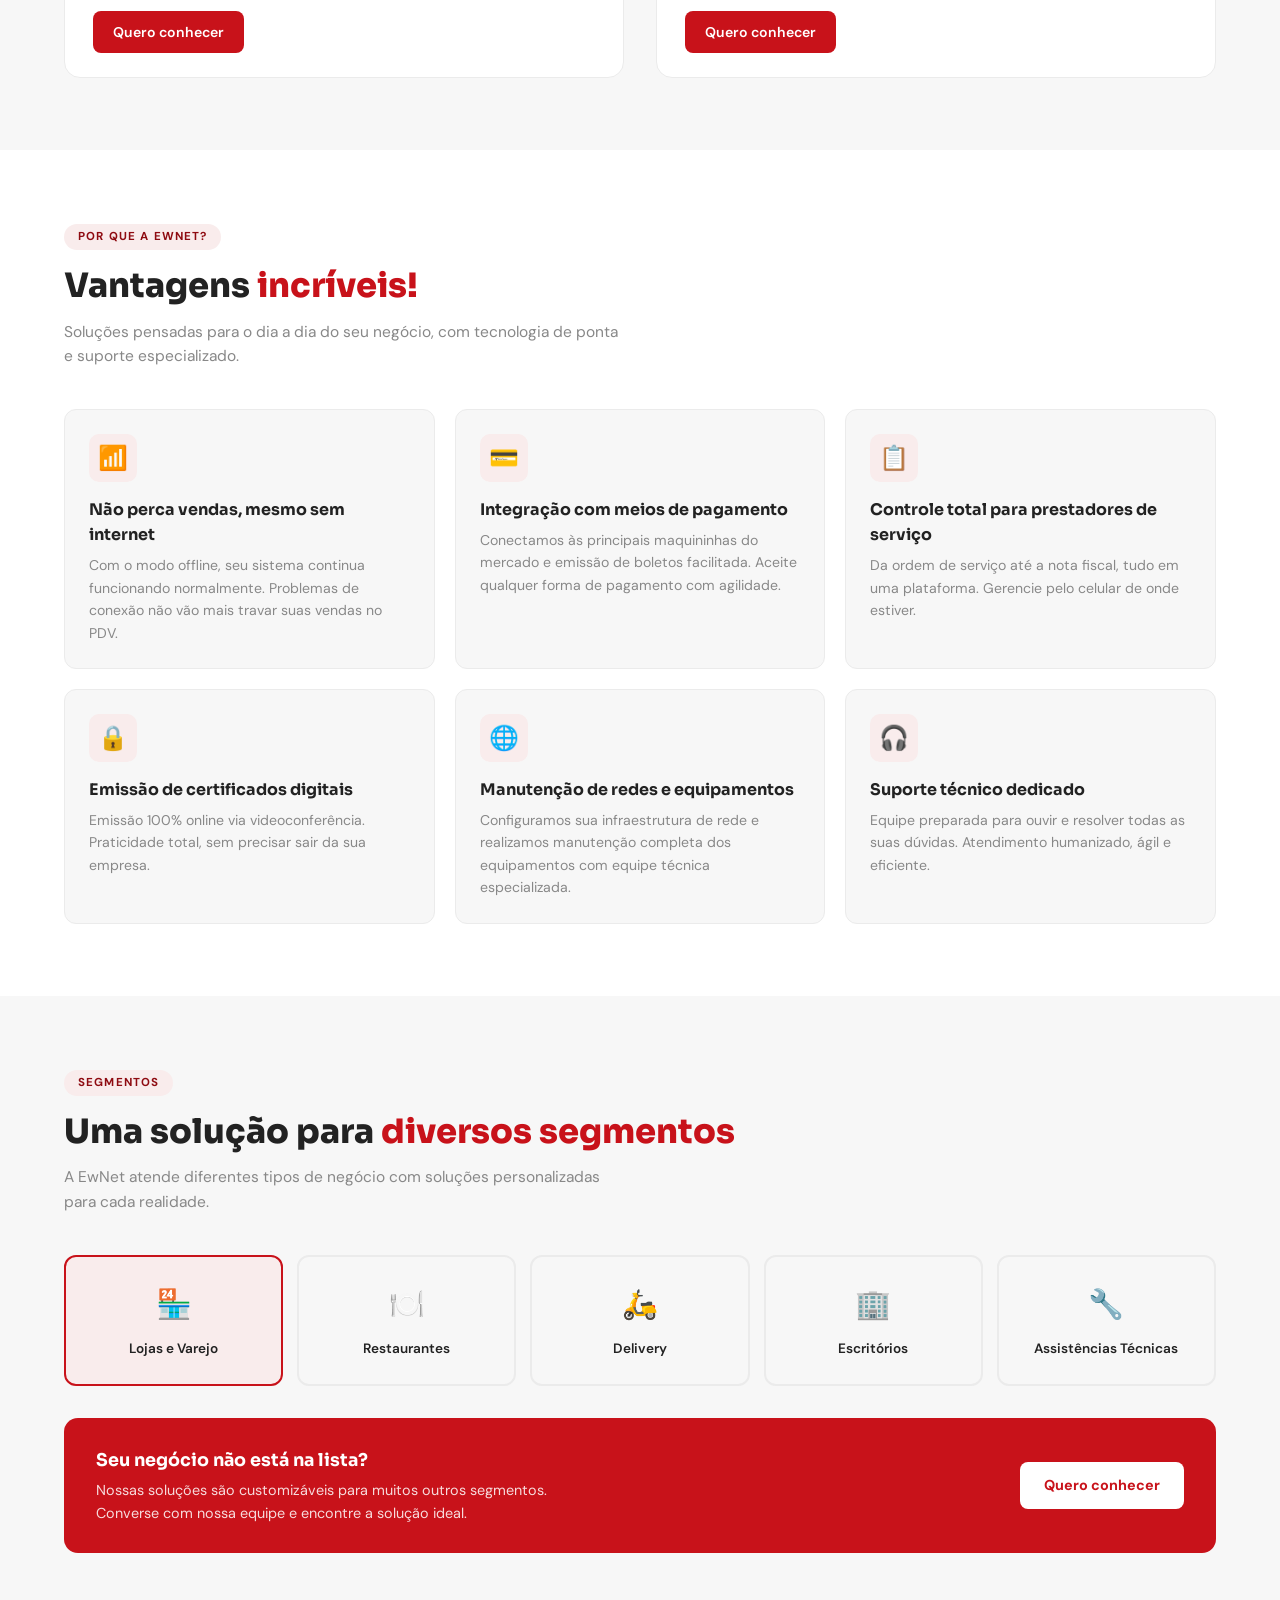
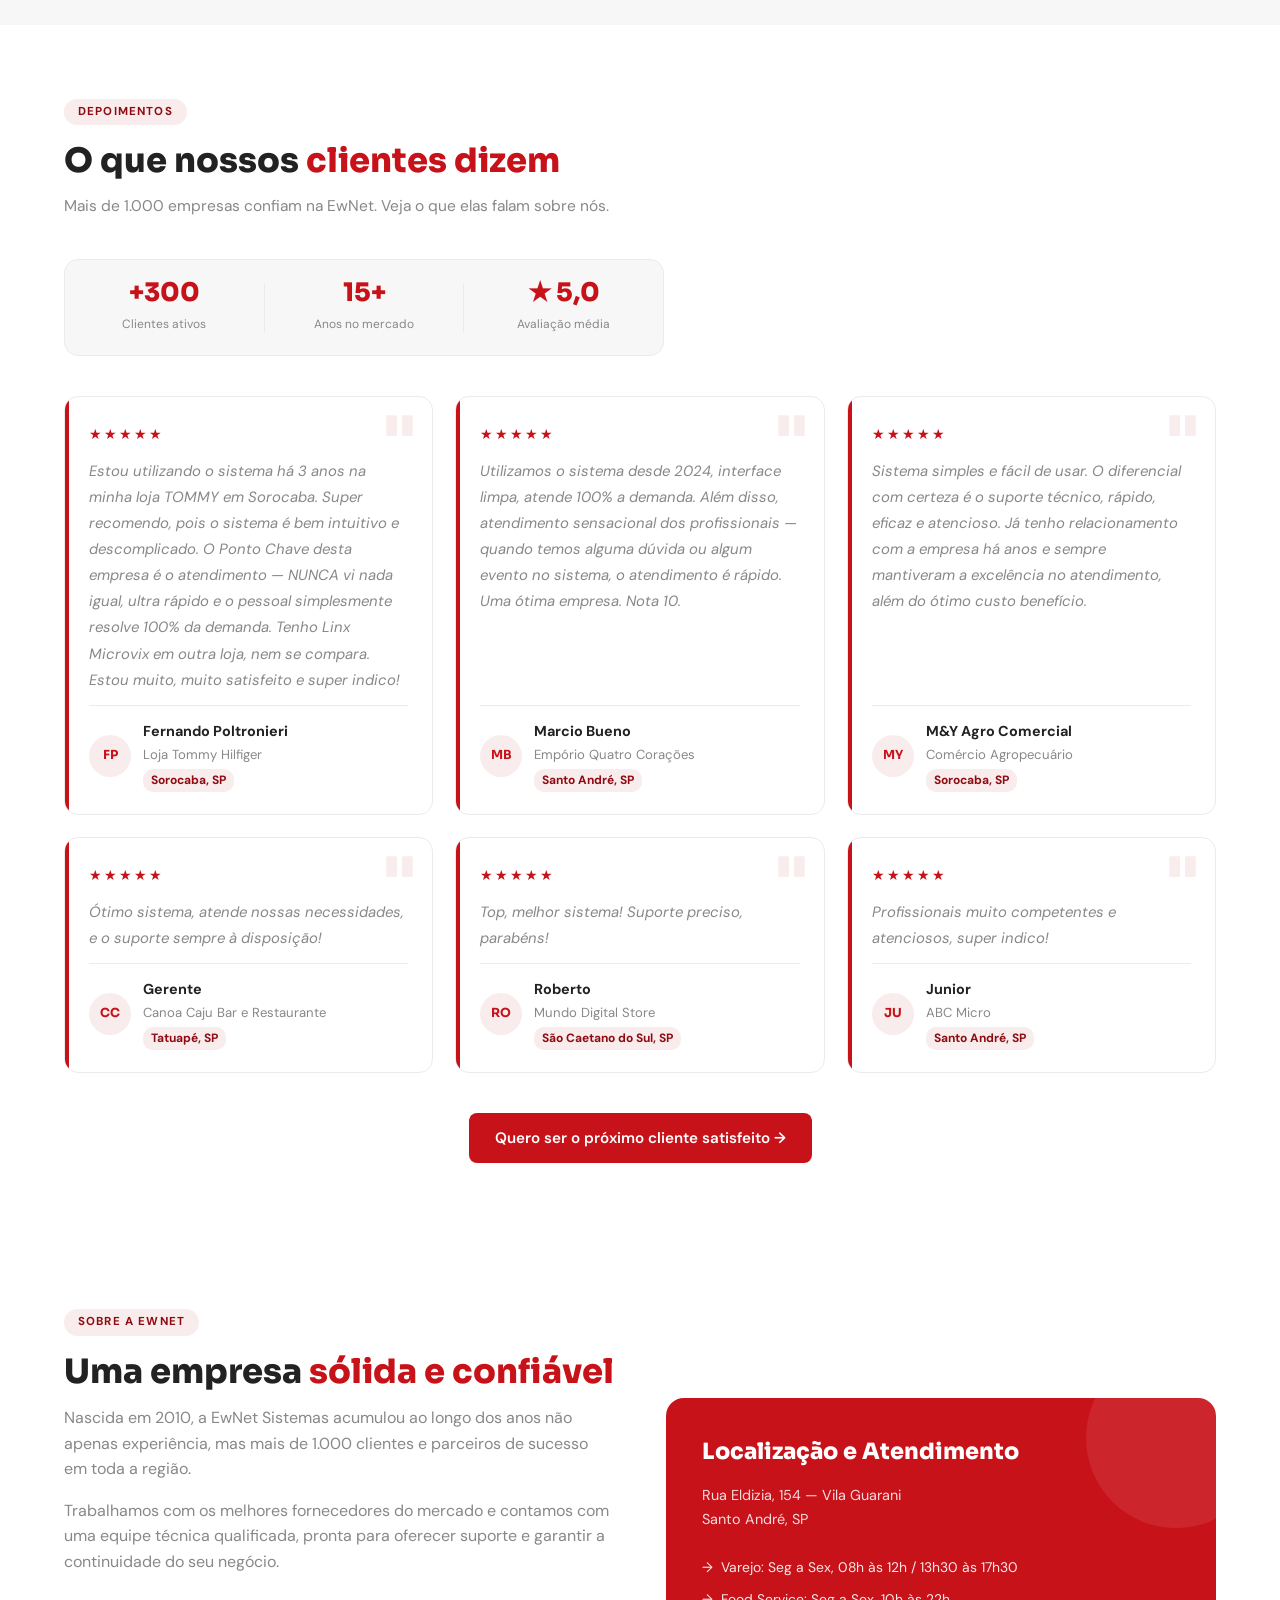
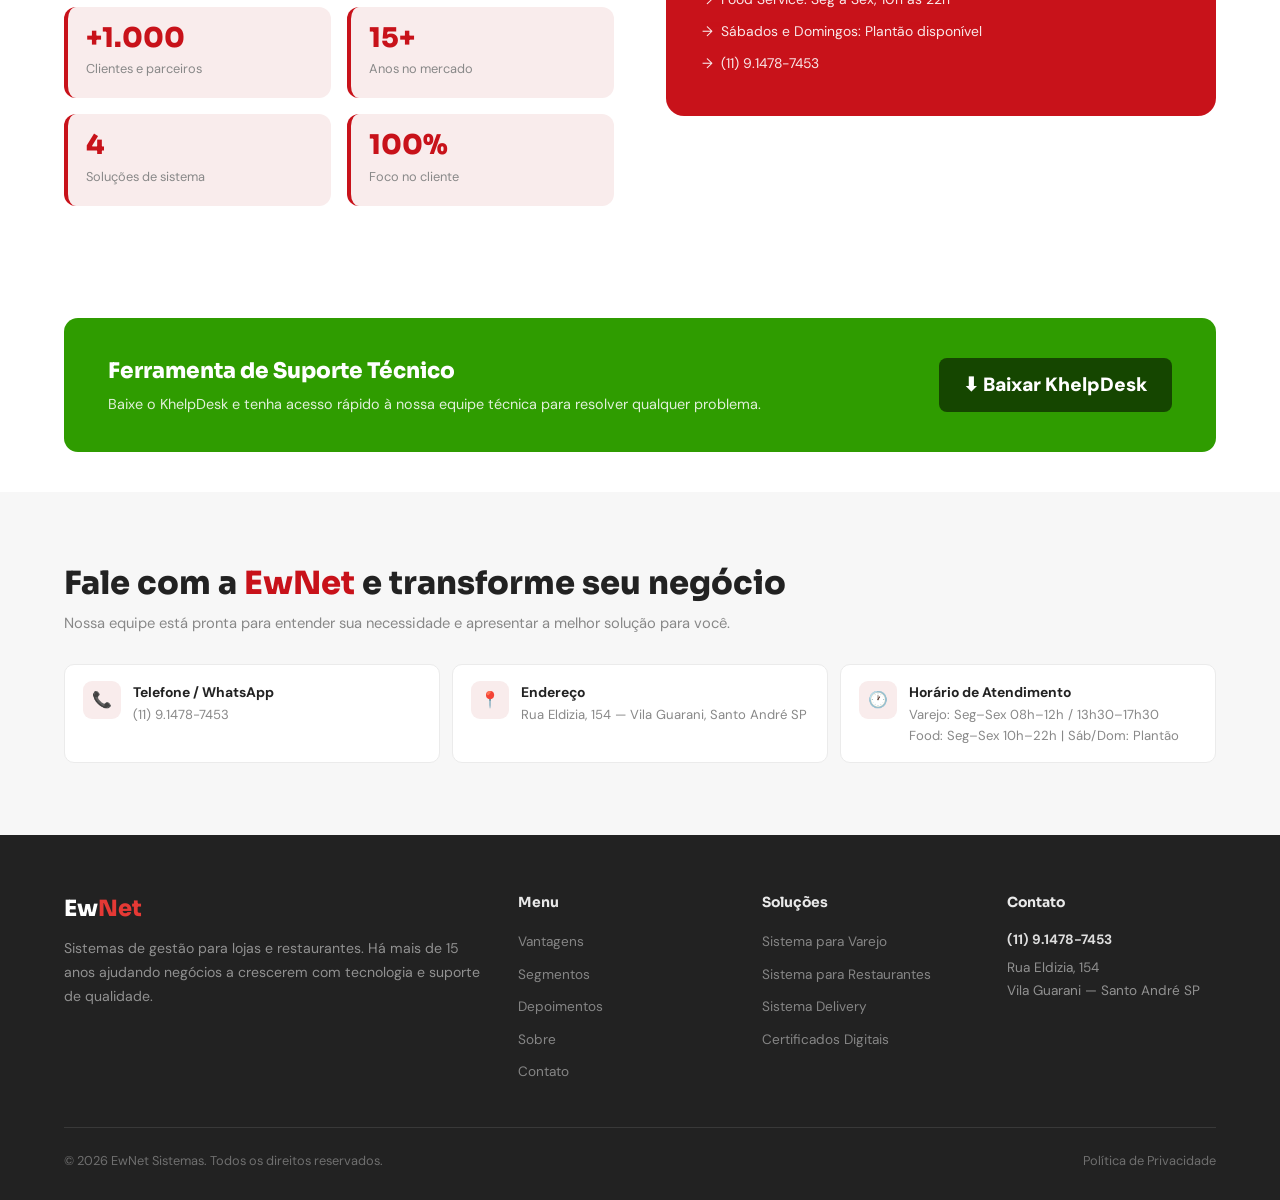
==== commit 2cb69c94: "✨ feat:(home): Add customer satisfaction" ====
--- a/index.html
+++ b/index.html
@@ -34,7 +34,7 @@
     <nav>
       <a href="../index.html" class="nav-logo">
         <img
-          src="../assets/images/logo/NewLogoColorido.png"
+          src="./assets/images/logo/NewLogoColorido.png"
           alt="Logo EwNet"
           onerror="this.style.display = 'none'"
         />
@@ -78,7 +78,7 @@
           </div>
           <div class="hero-stats">
             <div>
-              <strong class="hero-stat-num">+1.000</strong>
+              <strong class="hero-stat-num">+300</strong>
               <span class="hero-stat-label">Clientes atendidos</span>
             </div>
             <div>
@@ -88,6 +88,10 @@
             <div>
               <strong class="hero-stat-num">4</strong>
               <span class="hero-stat-label">Segmentos atendidos</span>
+            </div>
+            <div>
+              <strong class="hero-stat-num">98%</strong>
+              <span class="hero-stat-label">Satisfação de Clientes</span>
             </div>
           </div>
         </div>
